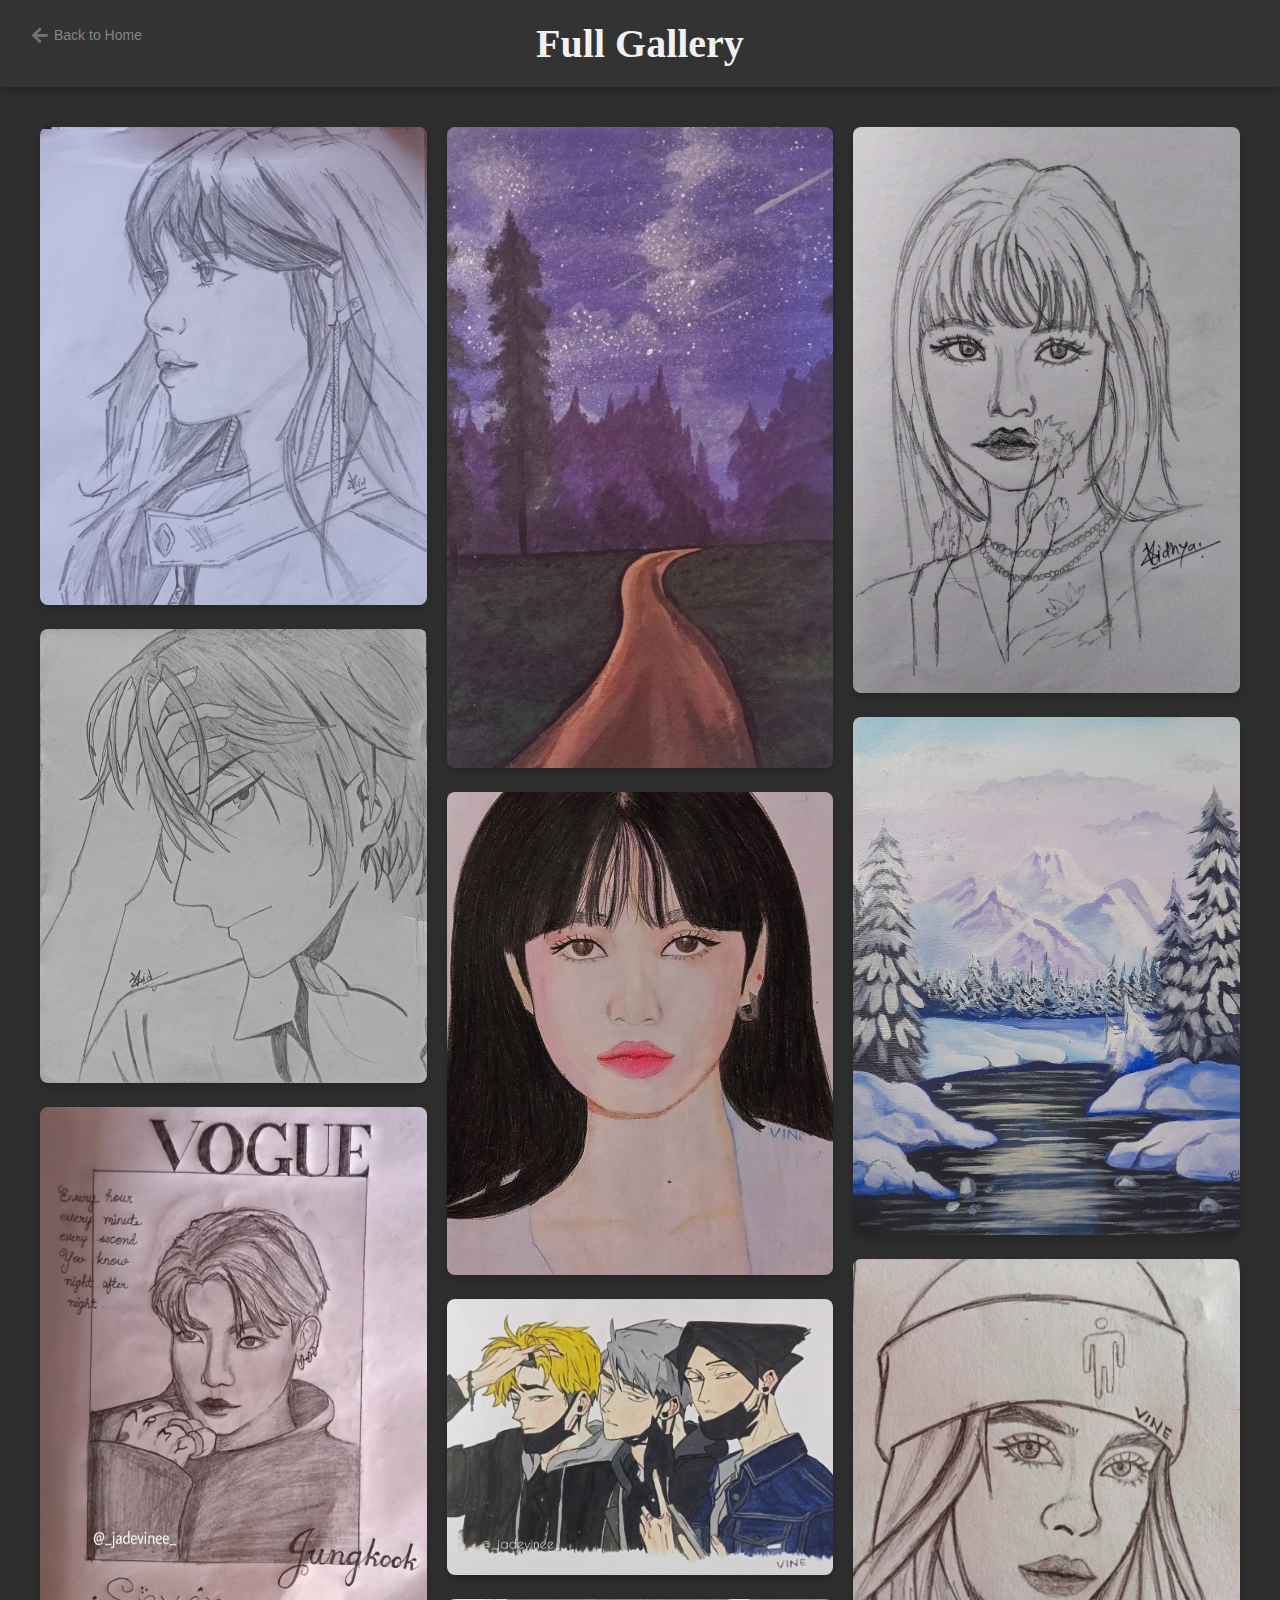
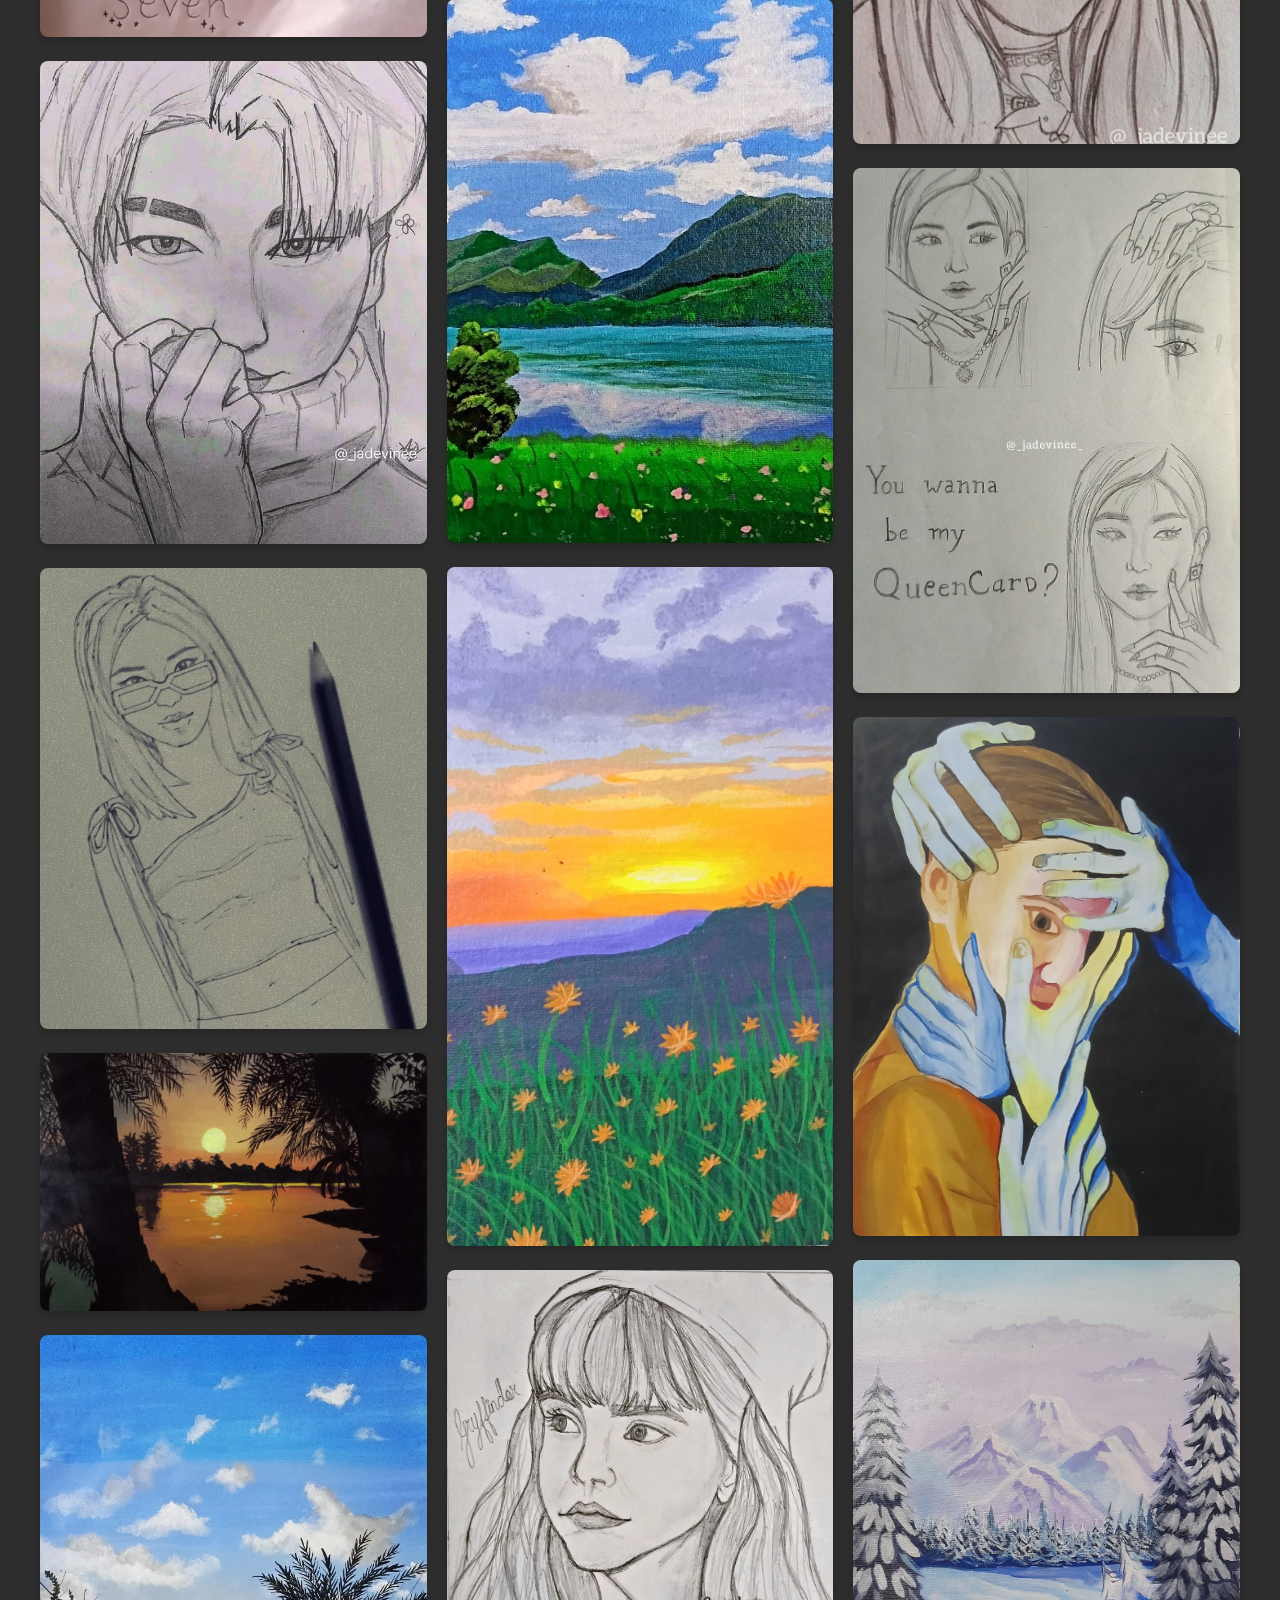
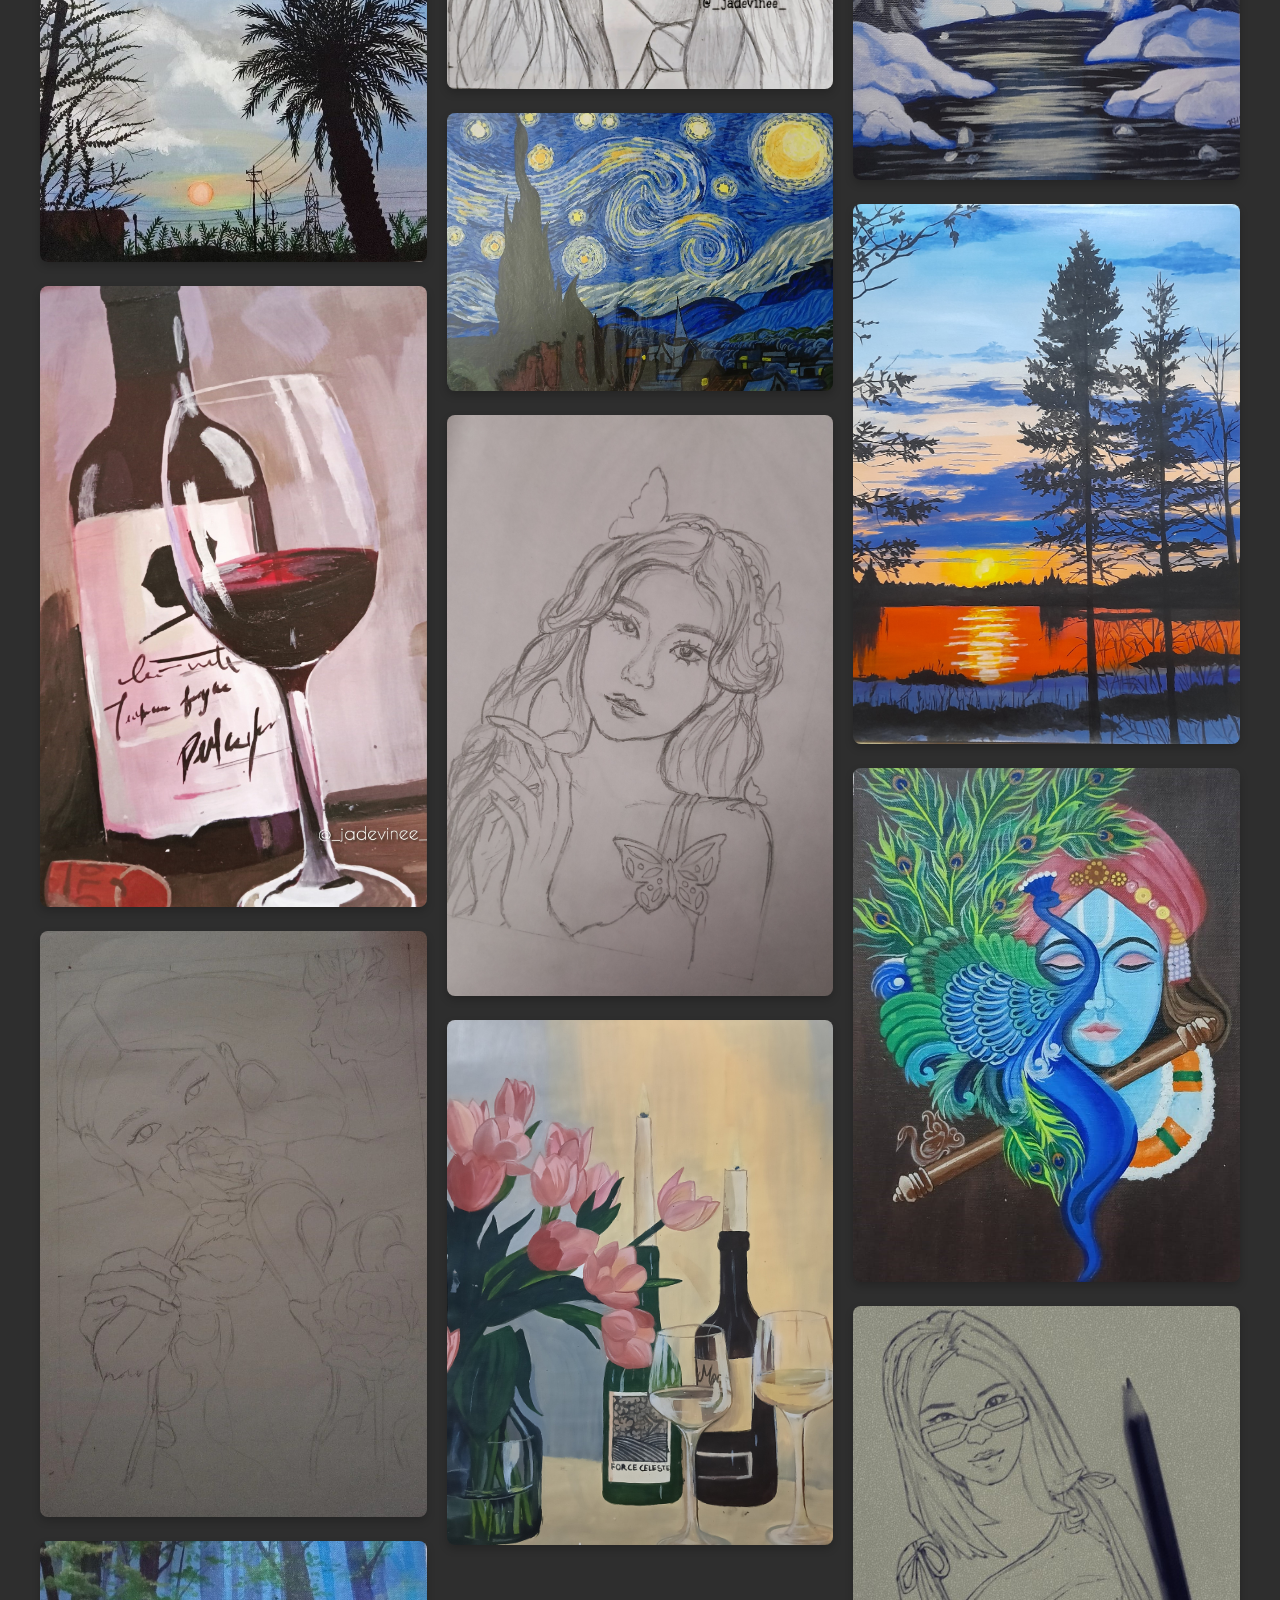
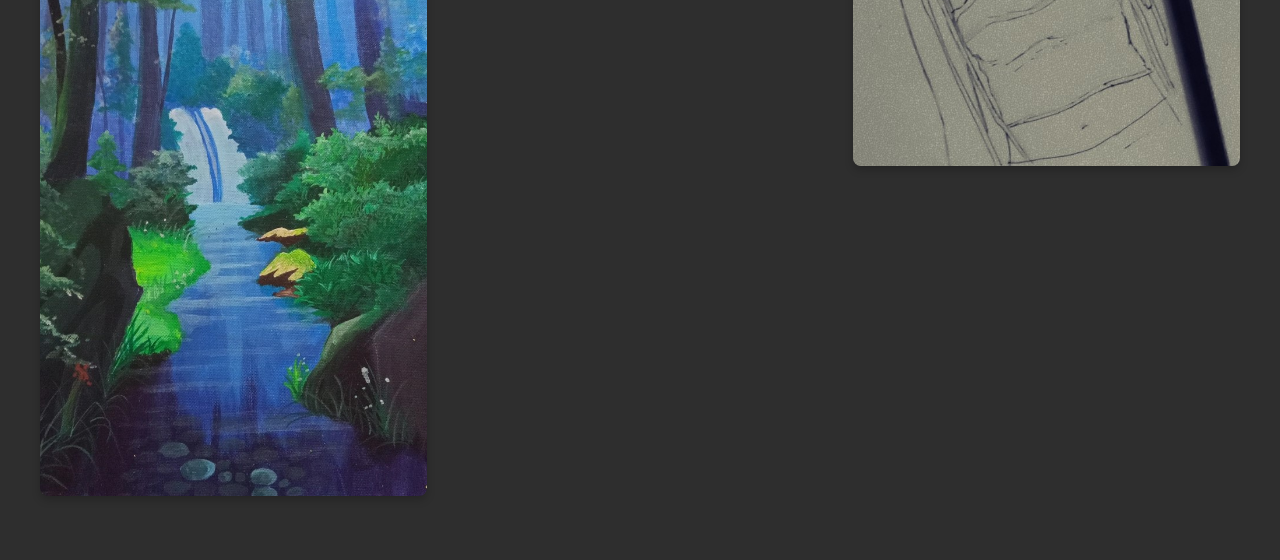
==== gallery.html @ 70ec13cb "version 1.1" ====
<!DOCTYPE html>
<html lang="en">
<head>
    <meta charset="UTF-8">
    <meta name="viewport" content="width=device-width, initial-scale=1.0">
    <title>Full Gallery</title>
    <link rel="stylesheet" href="stylesheet/gallery.css">
    <link rel="stylesheet" href="https://cdnjs.cloudflare.com/ajax/libs/font-awesome/5.15.4/css/all.min.css">
</head>
<body>
    <header>
        <h1>Full Gallery</h1>
        <a href="index.html" class="back-button"><i class="fas fa-arrow-left"></i> Back to Home</a>
    </header>

    <section id="full-gallery">
        <div class="grid">
            <!-- Add all the sketches here -->
            <img src="/assets/sketch 1.jpg" alt="Sketch 1">
            <img src="/assets/sketch 2.jpg" alt="Sketch 2">
            <img src="/assets/sketch 3.jpg" alt="Sketch 3">
            <img src="/assets/sketch 4.webp" alt="Sketch 4">
            <img src="/assets/sketch 5.jpg" alt="Sketch 5">
            <img src="/assets/sketch 6.png" alt="Sketch 6">
            <img src="/assets/sketch 7.jpg" alt="Sketch 7">
            <img src="/assets/sketch 8.jpg" alt="Sketch 8">
            <img src="/assets/sketch 9.jpg" alt="Sketch 8">
            <img src="/assets/sketch 10.jpg" alt="Sketch 8">
            <img src="/assets/sketch 11.jpg" alt="Sketch 8">
            <img src="/assets/sketch 12.jpg" alt="Sketch 8">
            <img src="/assets/sketch 13.jpg" alt="Sketch 8">
            <img src="/assets/sketch 14.jpg" alt="Sketch 8">
            <img src="/assets/sketch 15.jpg" alt="Sketch 8">
            <img src="/assets/sketch 16.jpg" alt="Sketch 8">
            <img src="/assets/sketch 17.jpg" alt="Sketch 8">
            <img src="/assets/sketch 18.jpg" alt="Sketch 8">
            <img src="/assets/sketch 19.jpg" alt="Sketch 8">
            <img src="/assets/sketch 20.jpg" alt="Sketch 8">
            <img src="/assets/sketch 21.jpg" alt="Sketch 8">
            <img src="/assets/sketch 22.jpg" alt="Sketch 8">
            <img src="/assets/sketch 23.jpg" alt="Sketch 8">
            <img src="/assets/sketch 24.jpg" alt="Sketch 8">
            <img src="/assets/sketch 25.jpg" alt="Sketch 8">
            <img src="/assets/sketch 26.jpg" alt="Sketch 8">
            <img src="/assets/sketch 27.jpg" alt="Sketch 8">
            <img src="/assets/sketch 28.jpg" alt="Sketch 8">
            <!-- Add more sketches as needed -->
        </div>
    </section>
</body>
</html>
---- stylesheet/gallery.css ----
/* gallery-styles.css */

/* Global Styles */
body, html {
    font-family: 'Poppins', sans-serif;
    background-color: #2e2e2e; /* Dark grey background */
    margin: 0;
    padding: 0;
    color: #f1f1f1; /* Light text color */
}

/* Header Styles */
header {
    text-align: center;
    padding: 20px 0;
    background-color: #333; /* Dark background for header */
    color: #f1f1f1;
    box-shadow: 0 4px 8px rgba(0, 0, 0, 0.2); /* Subtle shadow for depth */
}

header h1 {
    font-family: 'Playfair Display', serif;
    font-size: 2.5rem;
    margin: 0;
}

/* Back Button Styles */
.back-button {
    display: flex; /* Aligns icon and text side-by-side */
    align-items: center;
    font-family: 'Poppins', sans-serif; /* Matches website theme font */
    font-weight: 400; /* Set to normal weight */
    font-size: 14px; /* Smaller text size */
    padding: 6px 12px; /* Adjusted padding for a smaller button */
    color: #999; /* Muted color to match theme */
    background-color: transparent; /* Transparent background */
    border: none; /* Remove border */
    border-radius: 30px; /* Rounded edges */
    text-decoration: none; /* Remove text underline */
    position: absolute; /* Fixed position */
    left: 20px; /* Position on the left side */
    top: 20px; /* Position below the top */
    transition: all 0.3s ease; /* Smooth transition for hover effect */
    opacity: 0.8; /* Initial opacity */
}

/* Icon inside the Button */
.back-button i {
    margin-right: 6px; /* Space between icon and text */
    font-size: 18px; /* Icon size */
    color: #999; /* Set icon color to match text */
    transition: all 0.3s ease; /* Smooth transition for hover */
    opacity: 0.8; /* Initial icon opacity */
}

/* Hover Effect */
.back-button:hover {
    color: #fff; /* Bright text on hover */
    opacity: 1; /* Full opacity on hover */
}

.back-button:hover i {
    color: #fff; /* Bright icon on hover */
    opacity: 1; /* Full opacity on hover */
}

/* Optional: Active State for Click */
.back-button:active {
    opacity: 0.6; /* Slightly lower opacity on click for feedback */
}


/* Full Gallery Section */
#full-gallery {
    padding: 40px 10px;
}

/* Pinterest-Style Grid */
.grid {
    column-count: 3; /* Number of columns */
    column-gap: 20px; /* Gap between columns */
    max-width: 1200px;
    margin: 0 auto;
}

.grid img {
    width: 100%;
    margin-bottom: 20px; /* Gap between images */
    border-radius: 8px;
    box-shadow: 0 4px 8px rgba(0, 0, 0, 0.2); /* Subtle shadow for depth */
    break-inside: avoid; /* Prevent images from breaking */
    transition: transform 0.3s ease, box-shadow 0.3s ease;
}

.grid img:hover {
    transform: scale(1.05); /* Slight zoom effect */
    box-shadow: 0 8px 16px rgba(0, 0, 0, 0.3);
}

/* Responsive Adjustments */
@media (max-width: 1200px) {
    .grid {
        column-count: 2; /* Reduce to 2 columns */
    }
}

@media (max-width: 768px) {
    .grid {
        column-count: 1; /* Single column on small screens */
    }
}
\
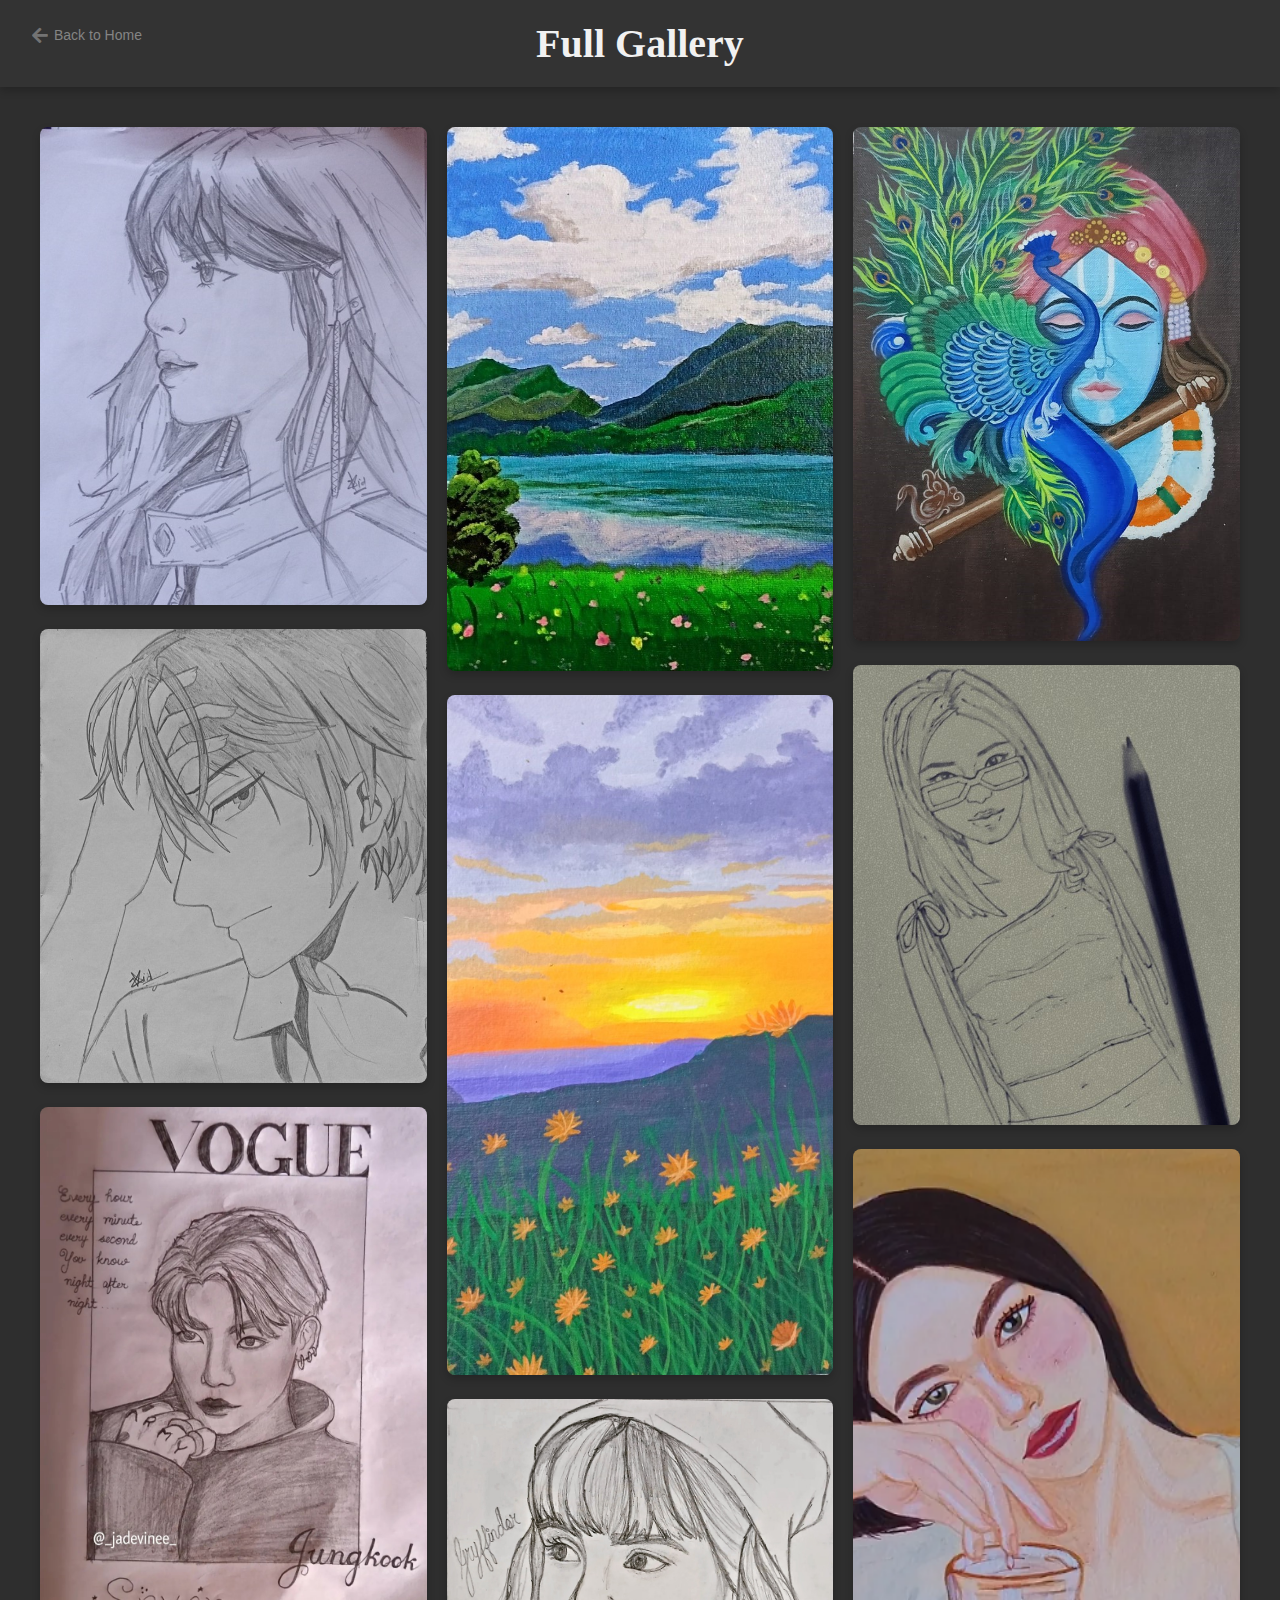
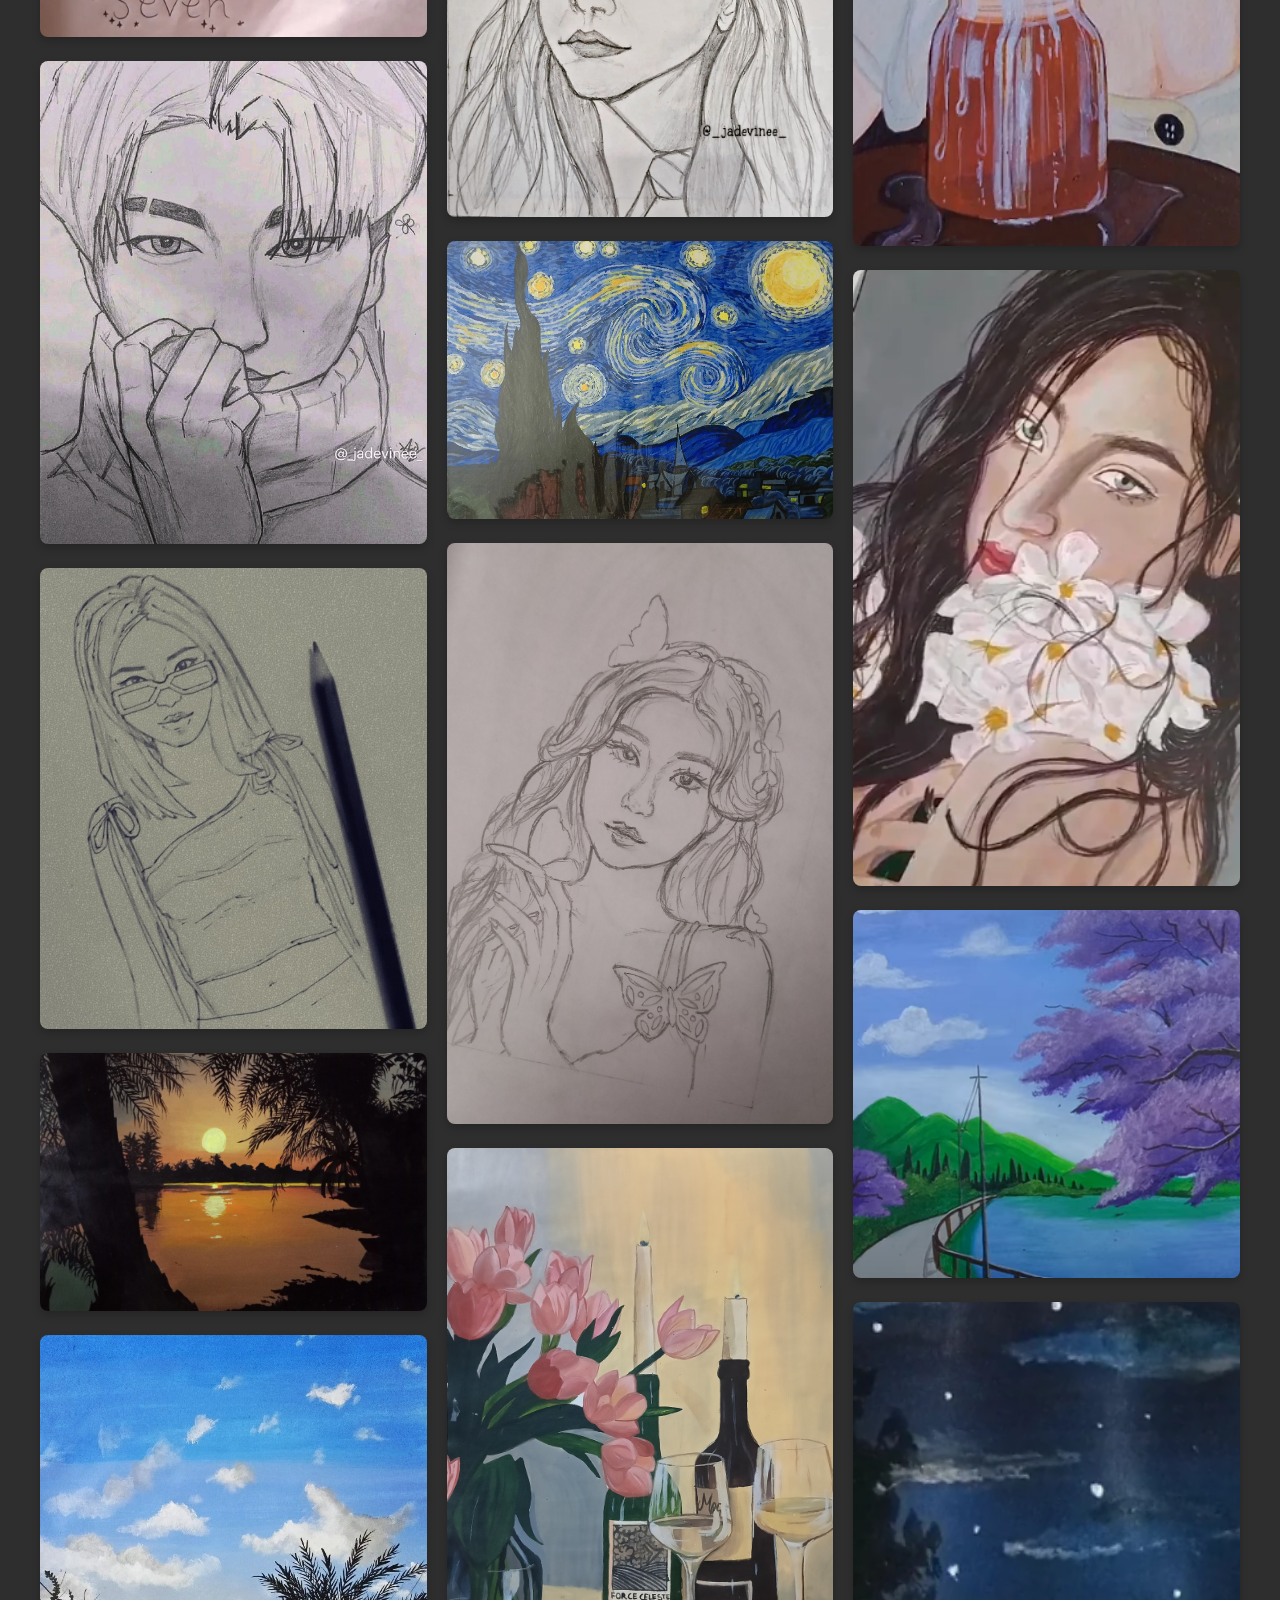
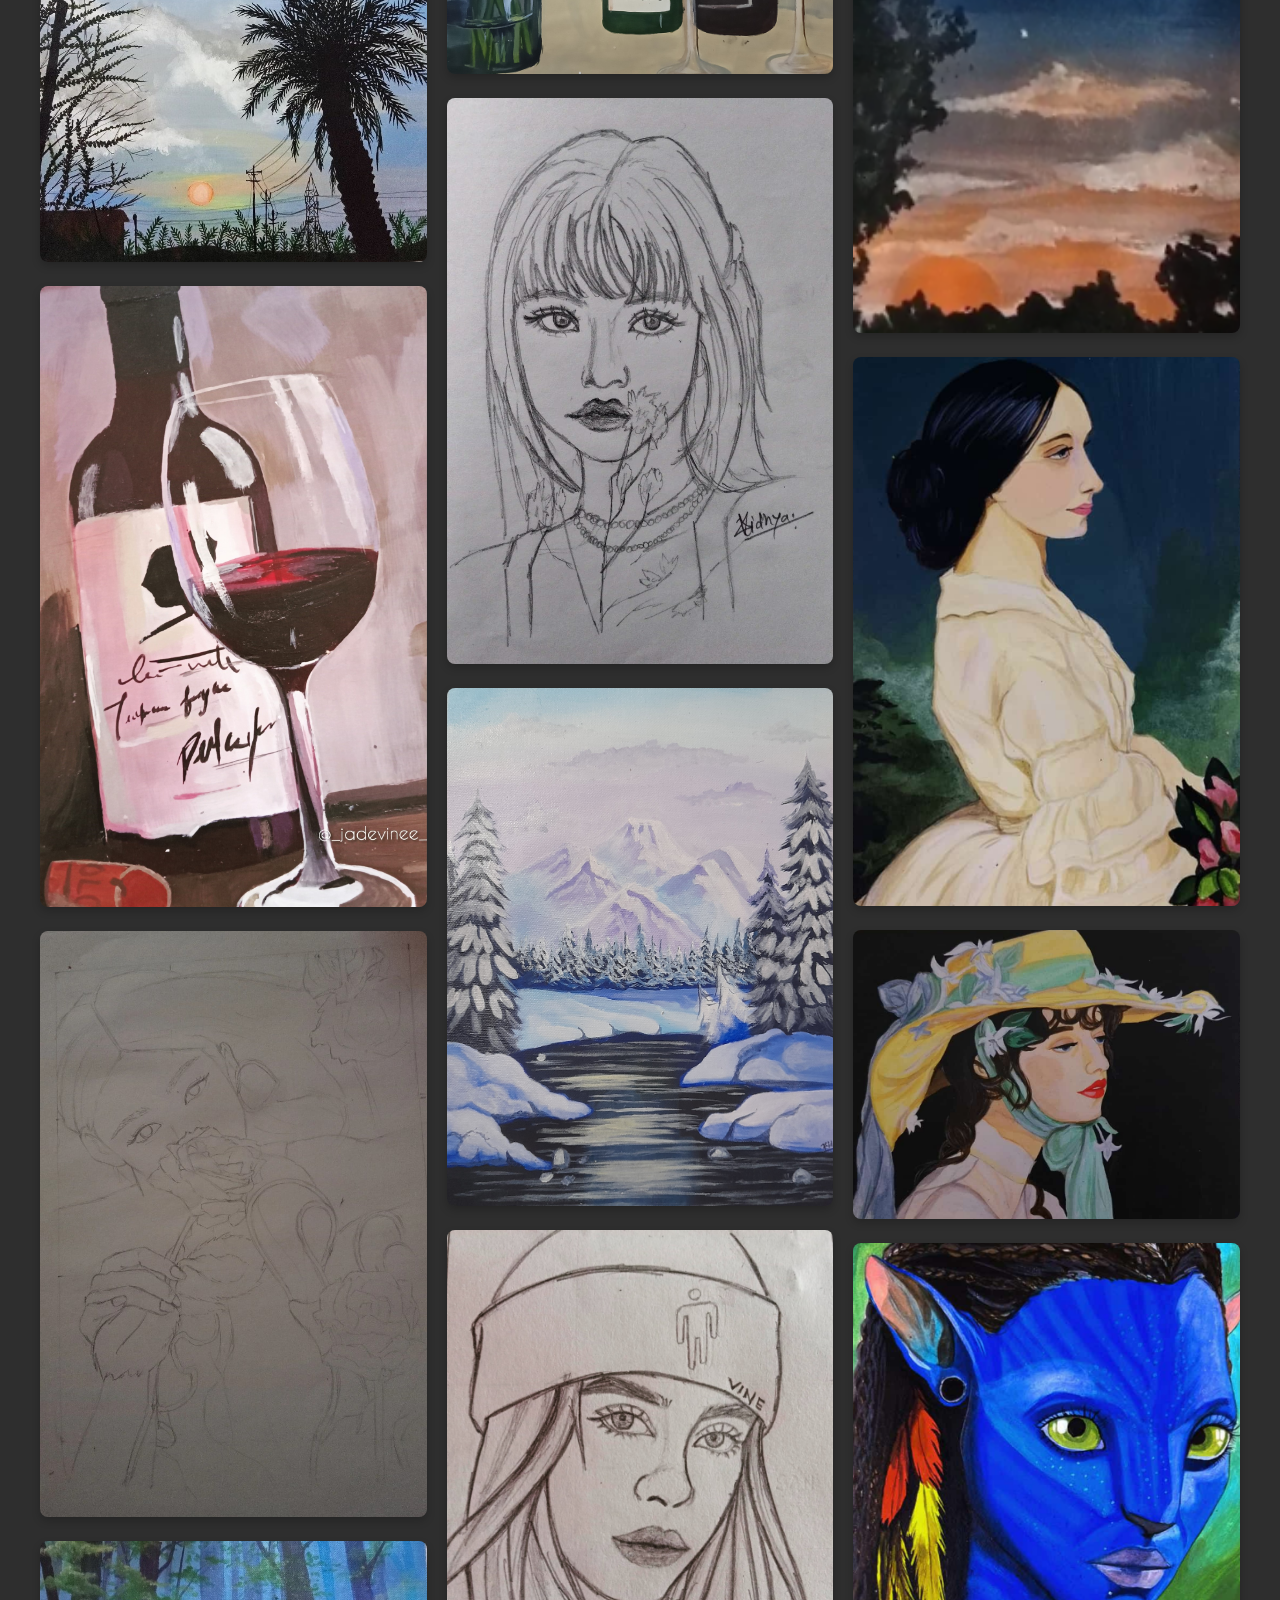
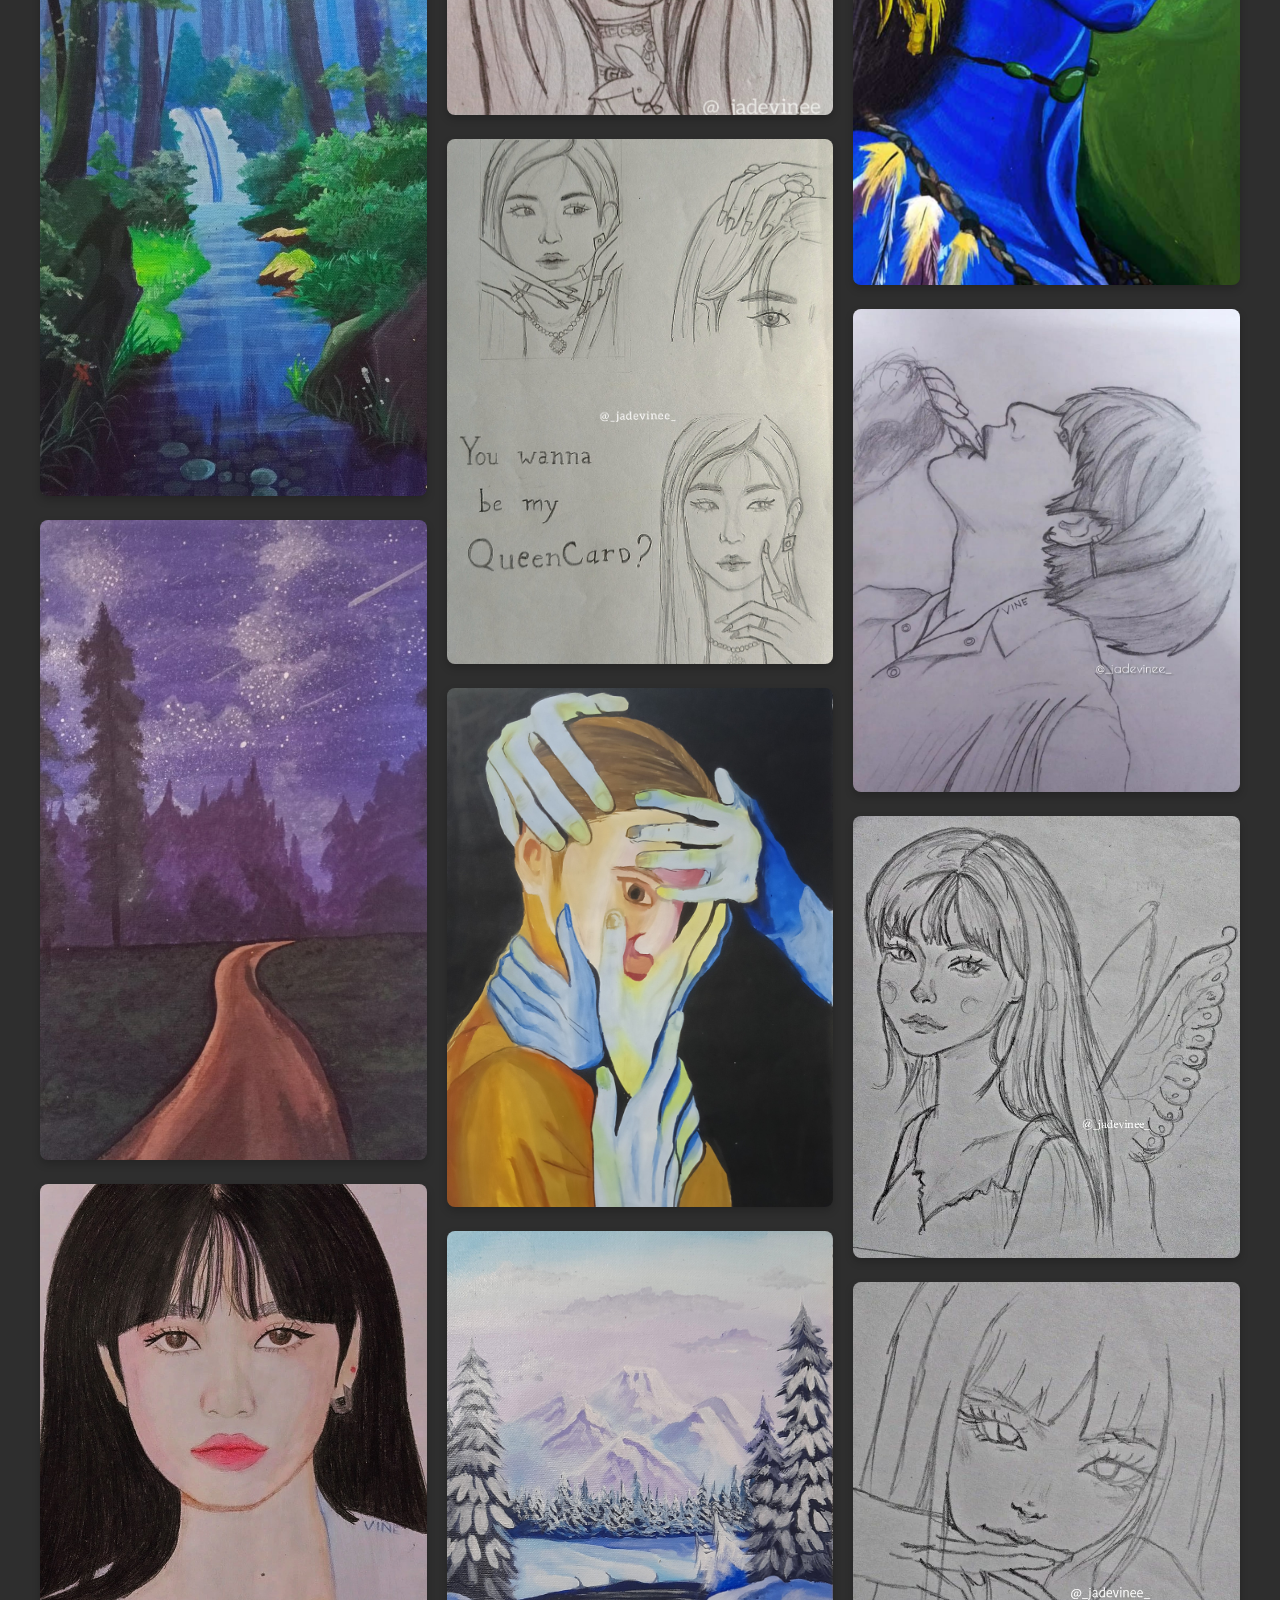
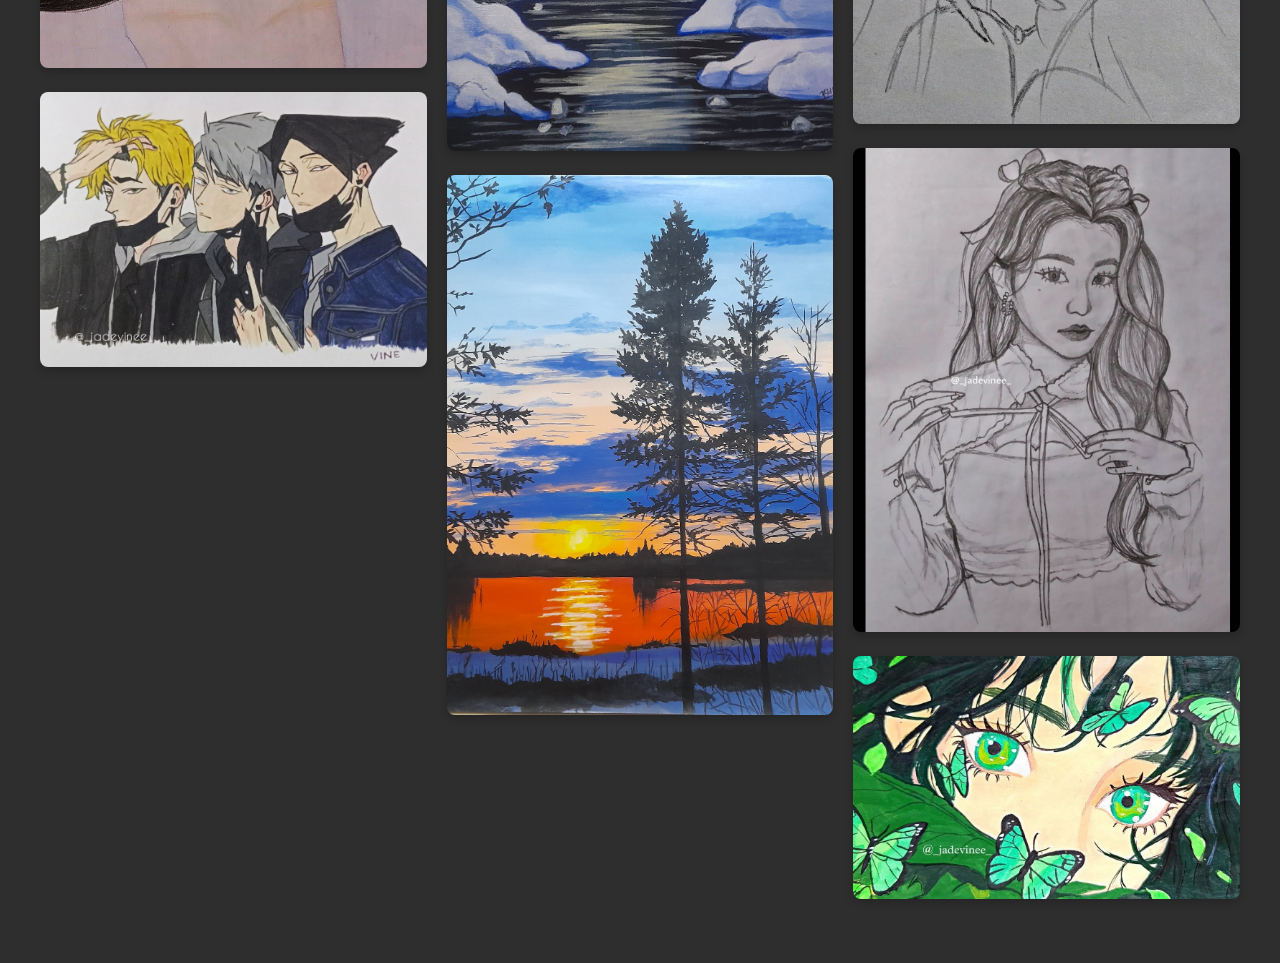
==== commit 3d1f0b5c: "version 1.3" ====
--- a/gallery.html
+++ b/gallery.html
@@ -16,34 +16,46 @@
     <section id="full-gallery">
         <div class="grid">
             <!-- Add all the sketches here -->
-            <img src="/assets/sketch 1.jpg" alt="Sketch 1">
-            <img src="/assets/sketch 2.jpg" alt="Sketch 2">
-            <img src="/assets/sketch 3.jpg" alt="Sketch 3">
-            <img src="/assets/sketch 4.webp" alt="Sketch 4">
-            <img src="/assets/sketch 5.jpg" alt="Sketch 5">
-            <img src="/assets/sketch 6.png" alt="Sketch 6">
-            <img src="/assets/sketch 7.jpg" alt="Sketch 7">
-            <img src="/assets/sketch 8.jpg" alt="Sketch 8">
-            <img src="/assets/sketch 9.jpg" alt="Sketch 8">
-            <img src="/assets/sketch 10.jpg" alt="Sketch 8">
-            <img src="/assets/sketch 11.jpg" alt="Sketch 8">
-            <img src="/assets/sketch 12.jpg" alt="Sketch 8">
-            <img src="/assets/sketch 13.jpg" alt="Sketch 8">
-            <img src="/assets/sketch 14.jpg" alt="Sketch 8">
-            <img src="/assets/sketch 15.jpg" alt="Sketch 8">
-            <img src="/assets/sketch 16.jpg" alt="Sketch 8">
-            <img src="/assets/sketch 17.jpg" alt="Sketch 8">
-            <img src="/assets/sketch 18.jpg" alt="Sketch 8">
-            <img src="/assets/sketch 19.jpg" alt="Sketch 8">
-            <img src="/assets/sketch 20.jpg" alt="Sketch 8">
-            <img src="/assets/sketch 21.jpg" alt="Sketch 8">
-            <img src="/assets/sketch 22.jpg" alt="Sketch 8">
-            <img src="/assets/sketch 23.jpg" alt="Sketch 8">
-            <img src="/assets/sketch 24.jpg" alt="Sketch 8">
-            <img src="/assets/sketch 25.jpg" alt="Sketch 8">
-            <img src="/assets/sketch 26.jpg" alt="Sketch 8">
-            <img src="/assets/sketch 27.jpg" alt="Sketch 8">
-            <img src="/assets/sketch 28.jpg" alt="Sketch 8">
+            <img src="assets/sketch 1.jpg" alt="Sketch 1">
+            <img src="assets/sketch 2.jpg" alt="Sketch 2">
+            <img src="assets/sketch 3.jpg" alt="Sketch 3">
+            <img src="assets/sketch 4.webp" alt="Sketch 4">
+            <img src="assets/sketch 5.jpg" alt="Sketch 5">
+            <img src="assets/sketch 6.png" alt="Sketch 6">
+            <img src="assets/sketch 7.jpg" alt="Sketch 7">
+            <img src="assets/sketch 8.jpg" alt="Sketch 8">
+            <img src="assets/sketch 9.jpg" alt="Sketch 8">
+            <img src="assets/sketch 10.jpg" alt="Sketch 8">
+            <img src="assets/sketch 11.jpg" alt="Sketch 8">
+            <img src="assets/sketch 12.jpg" alt="Sketch 8">
+            <img src="assets/sketch 13.jpg" alt="Sketch 8">
+            <img src="assets/sketch 14.jpg" alt="Sketch 8">
+            <img src="assets/sketch 15.jpg" alt="Sketch 8">
+            <img src="assets/sketch 16.jpg" alt="Sketch 8">
+            <img src="assets/sketch 17.jpg" alt="Sketch 8">
+            <img src="assets/sketch 18.jpg" alt="Sketch 8">
+            <img src="assets/sketch 19.jpg" alt="Sketch 8">
+            <img src="assets/sketch 20.jpg" alt="Sketch 8">
+            <img src="assets/sketch 21.jpg" alt="Sketch 8">
+            <img src="assets/sketch 22.jpg" alt="Sketch 8">
+            <img src="assets/sketch 23.jpg" alt="Sketch 8">
+            <img src="assets/sketch 24.jpg" alt="Sketch 8">
+            <img src="assets/sketch 25.jpg" alt="Sketch 8">
+            <img src="assets/sketch 26.jpg" alt="Sketch 8">
+            <img src="assets/sketch 27.jpg" alt="Sketch 8">
+            <img src="assets/sketch 28.jpg" alt="Sketch 8">
+            <img src="assets/sketch 29.png" alt="Sketch 8">
+            <img src="assets/sketch 30.png" alt="Sketch 8">
+            <img src="assets/sketch 31.png" alt="Sketch 8">
+            <img src="assets/sketch 32.png" alt="Sketch 8">
+            <img src="assets/sketch 33.png" alt="Sketch 8">
+            <img src="assets/sketch 34.png" alt="Sketch 8">
+            <img src="assets/sketch 35.png" alt="Sketch 8">
+            <img src="assets/sketch 36.jpg" alt="Sketch 8">
+            <img src="assets/sketch 37.jpg" alt="Sketch 8">
+            <img src="assets/sketch 38.jpg" alt="Sketch 8">
+            <img src="assets/sketch 39.jpg" alt="Sketch 8">
+            <img src="assets/sketch 40.jpg" alt="Sketch 8">
             <!-- Add more sketches as needed -->
         </div>
     </section>
--- a/stylesheet/gallery.css
+++ b/stylesheet/gallery.css
@@ -109,4 +109,3 @@
         column-count: 1; /* Single column on small screens */
     }
 }
-\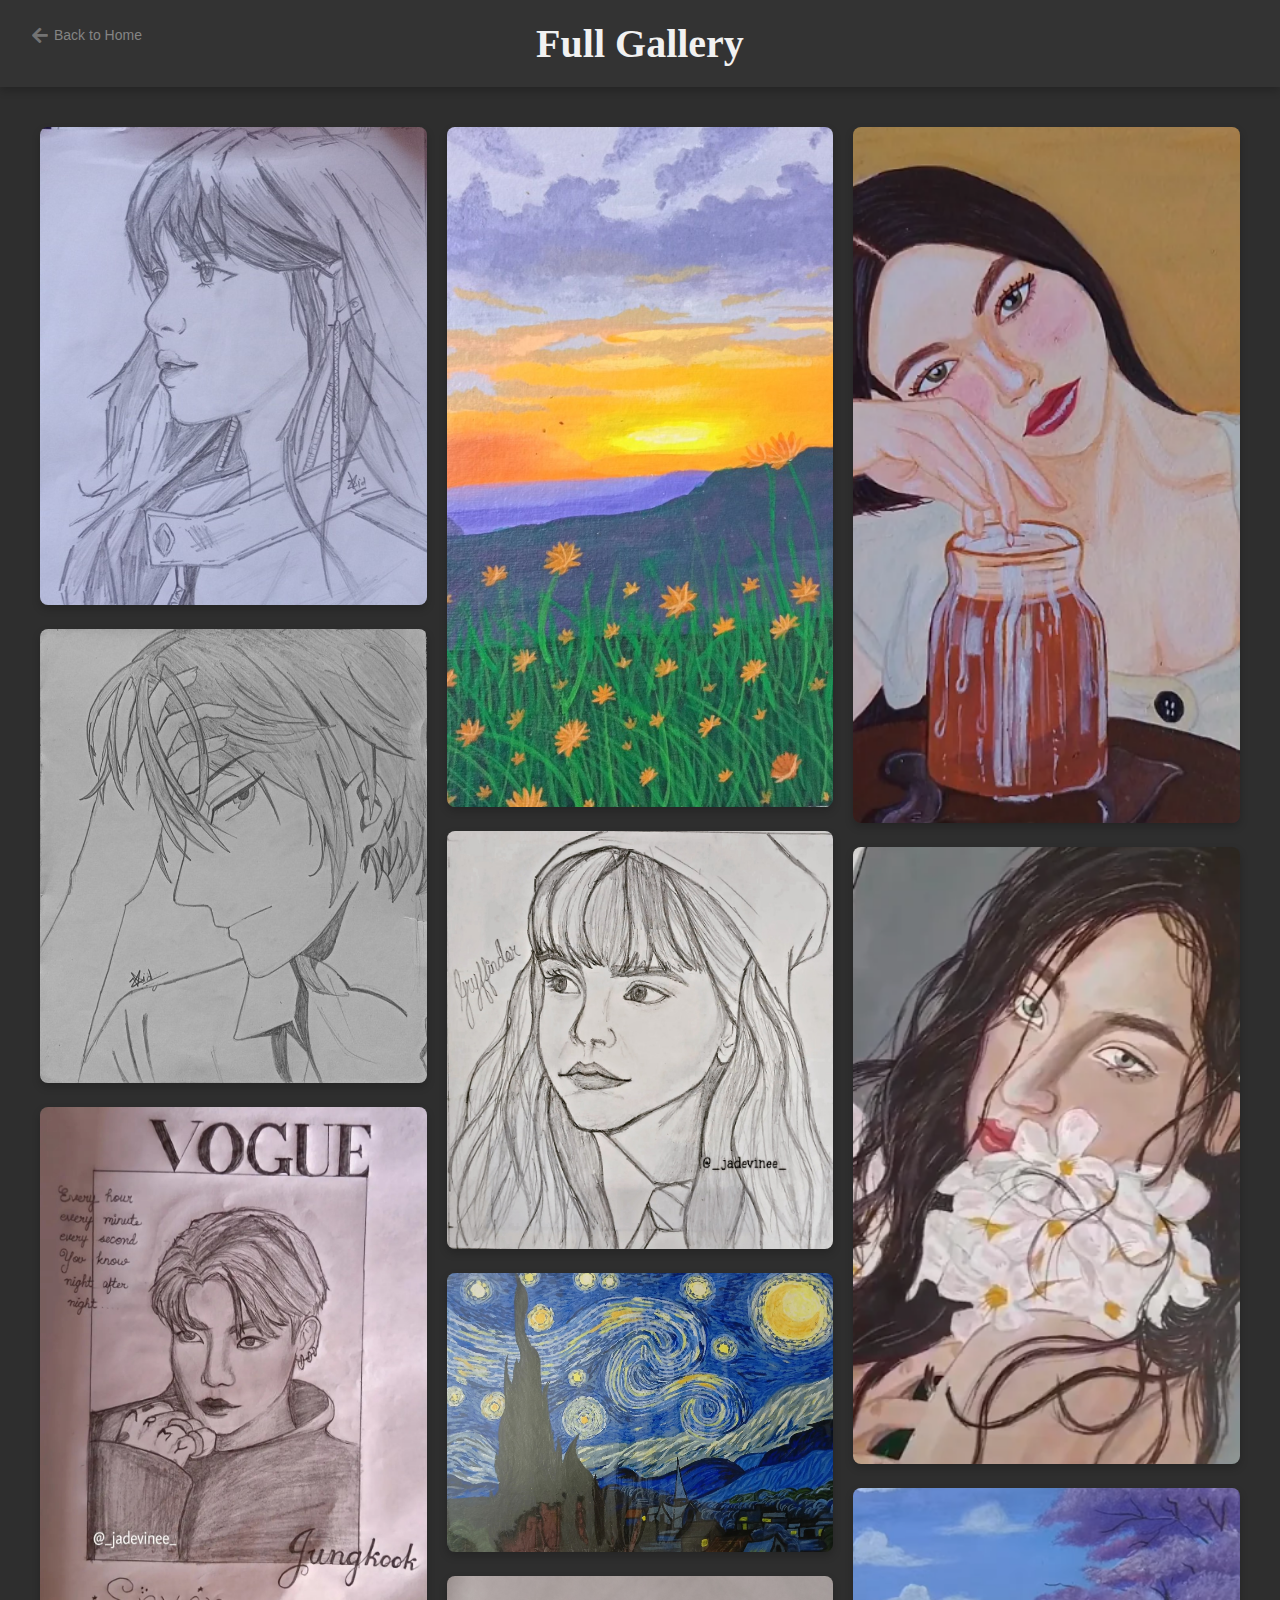
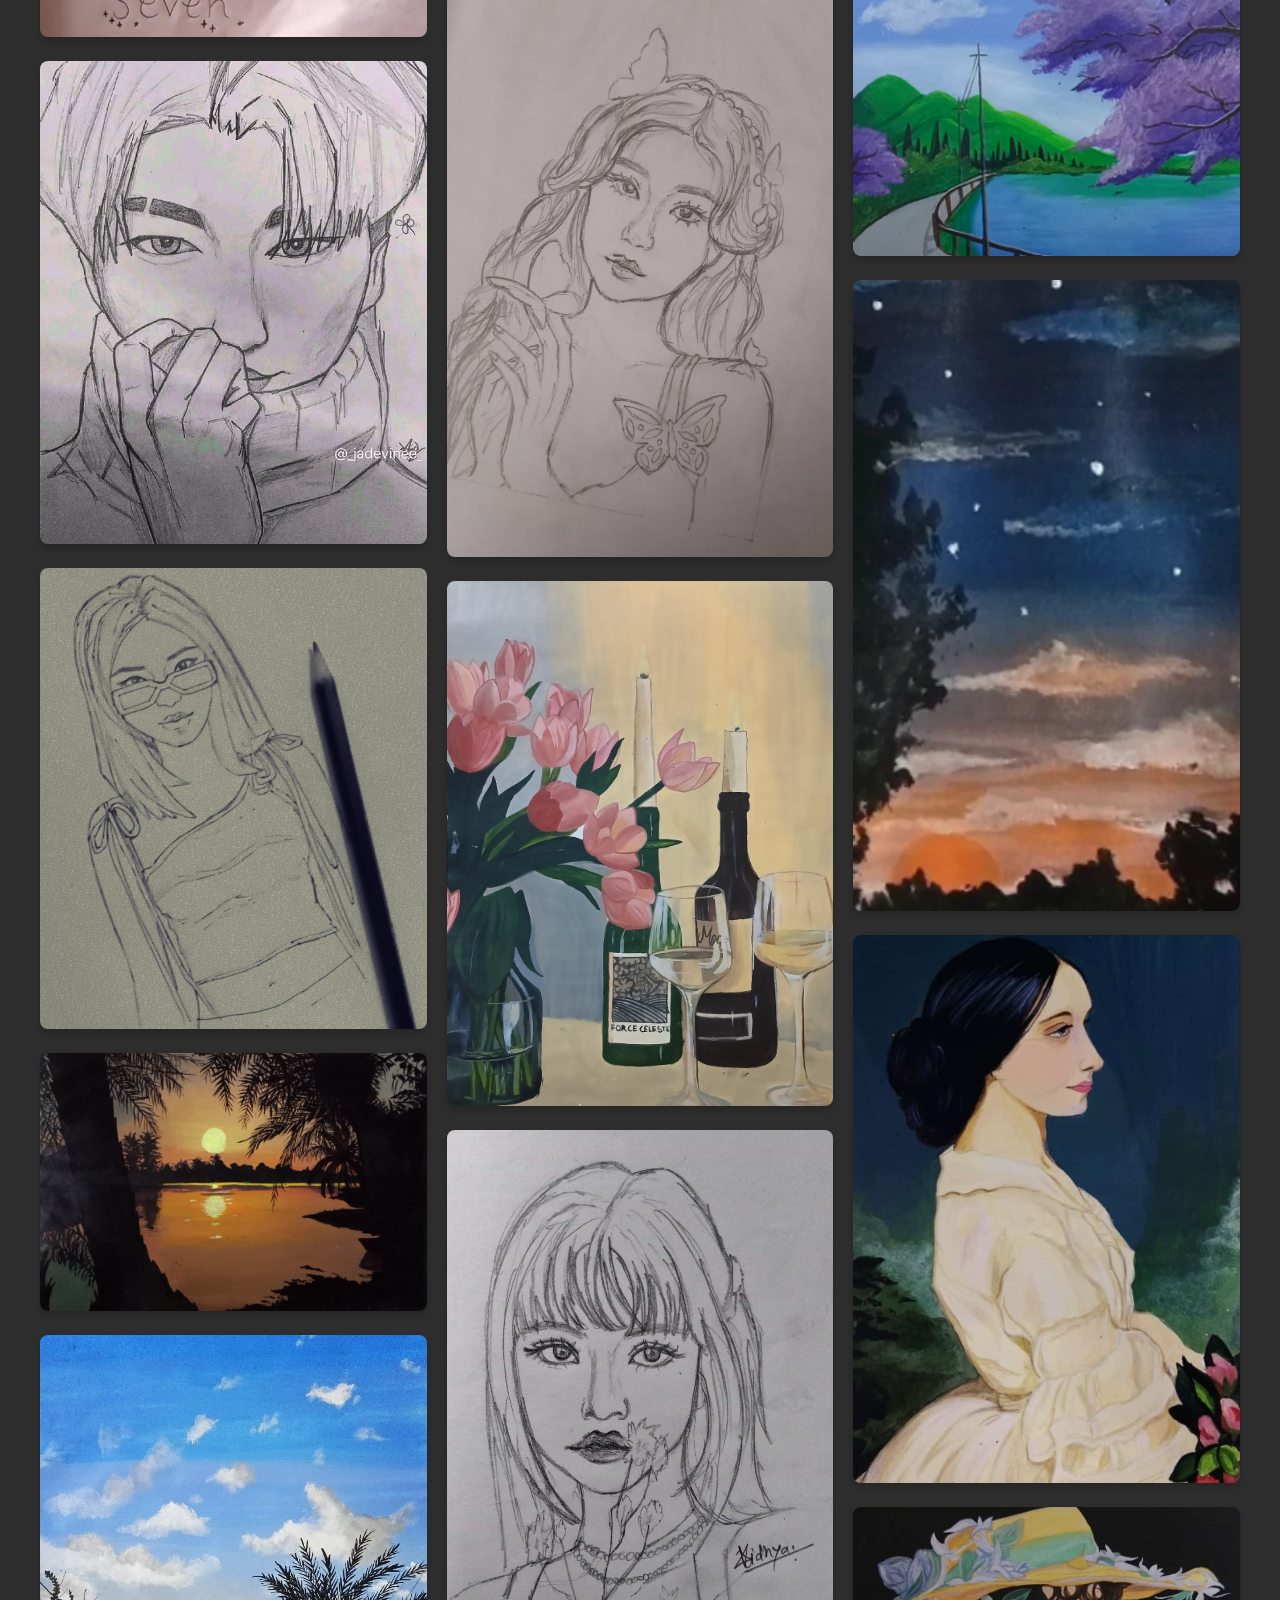
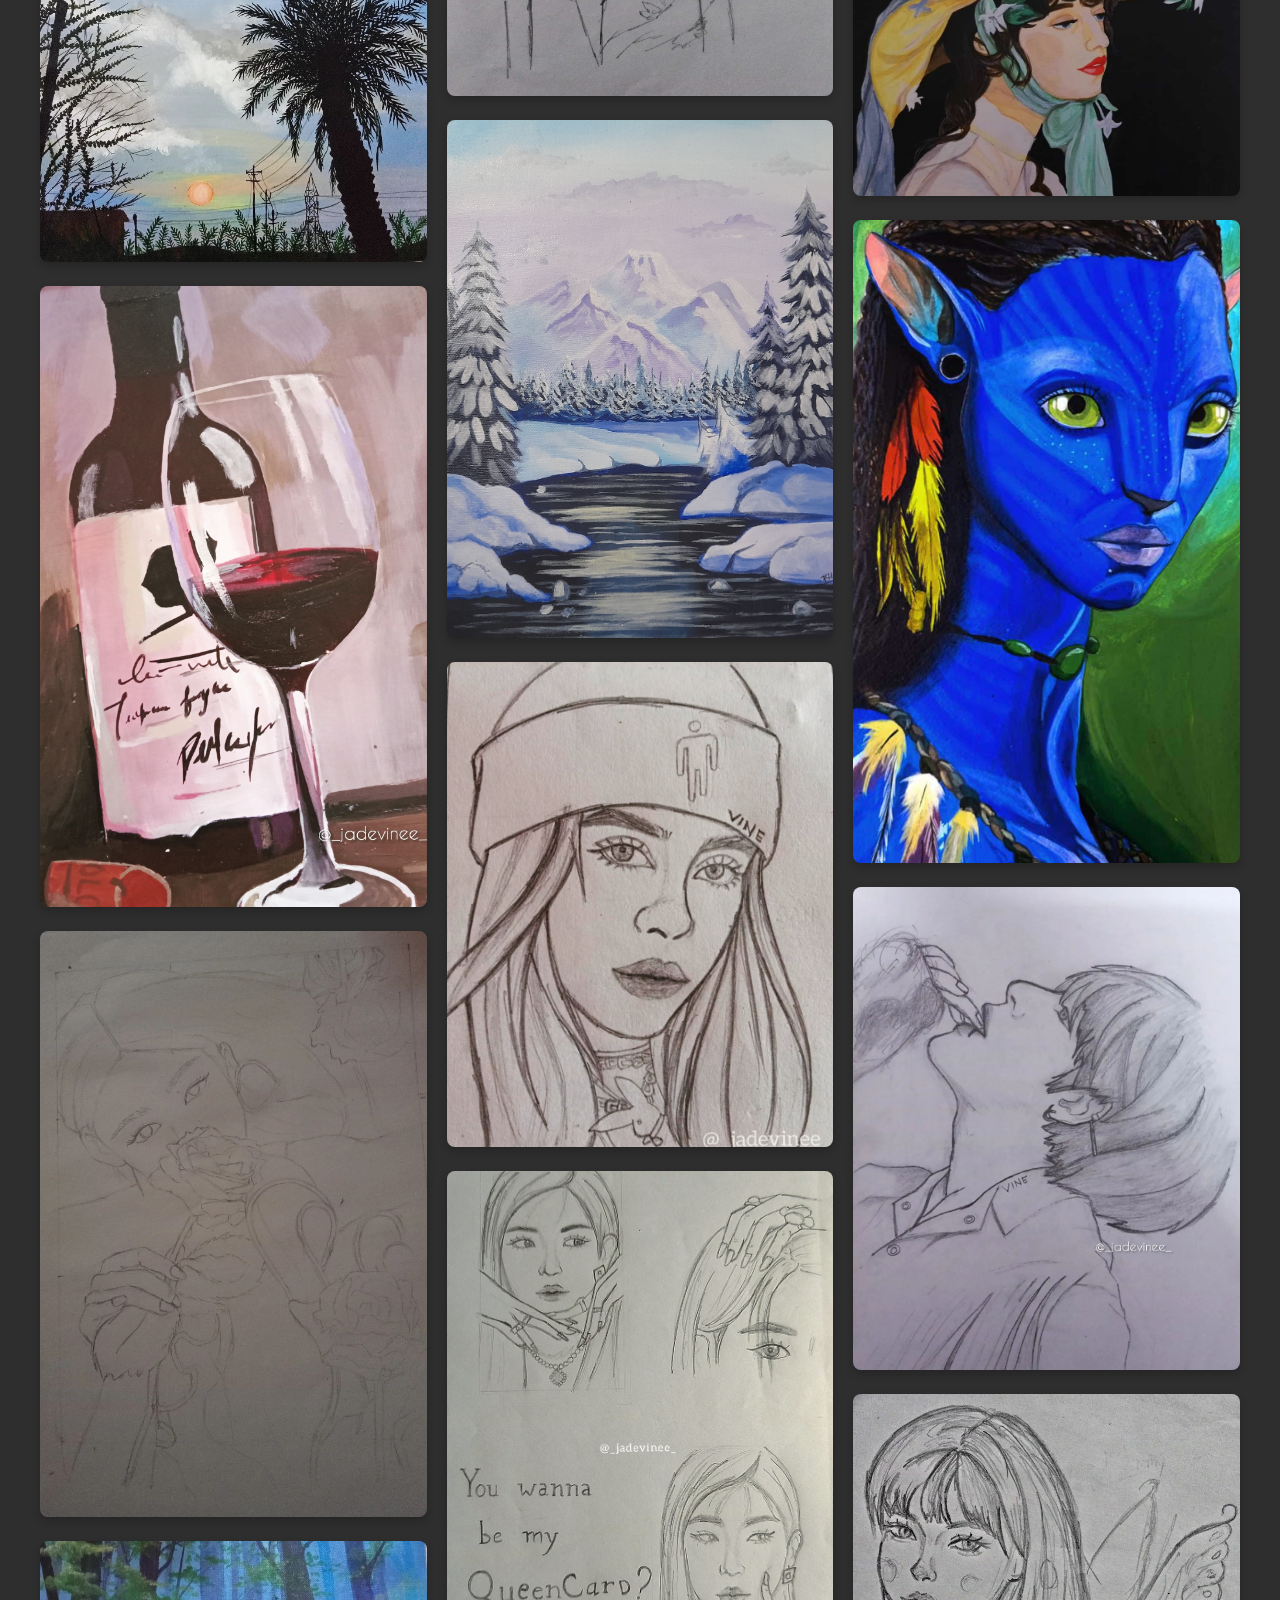
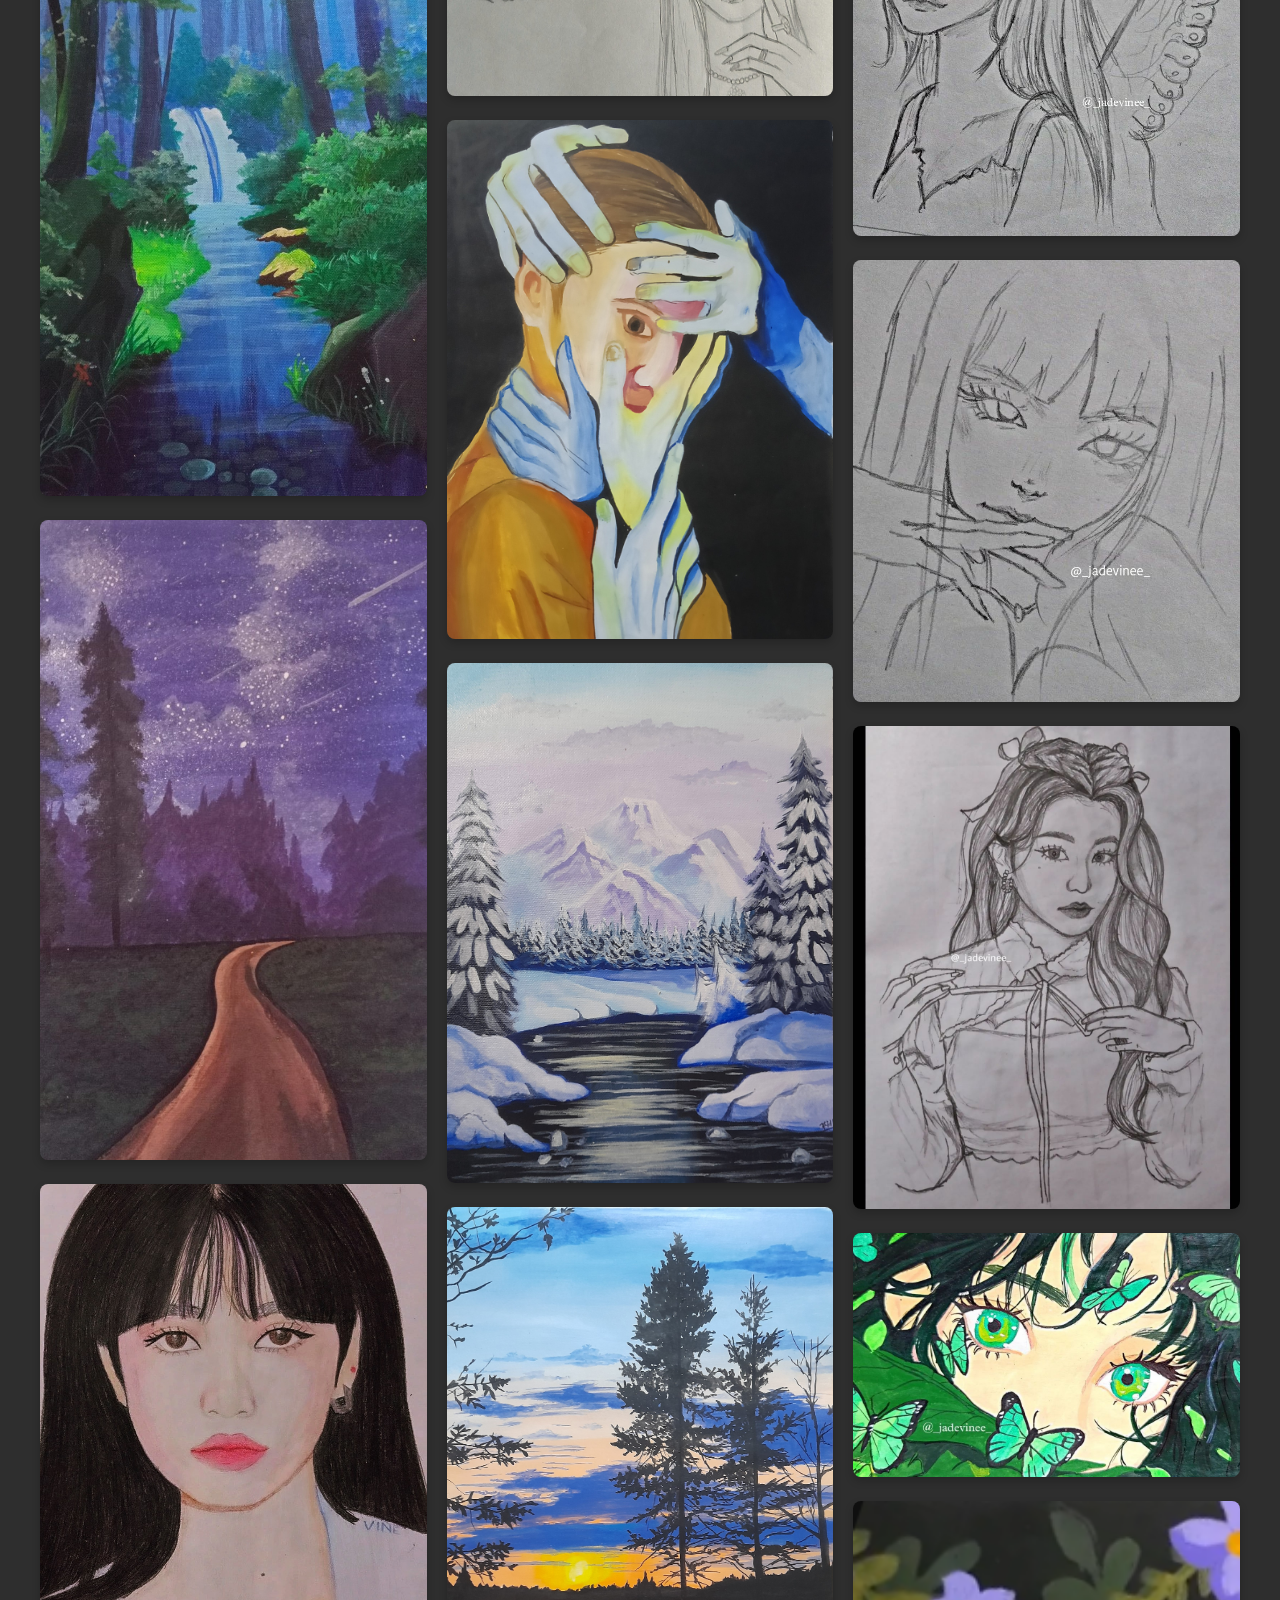
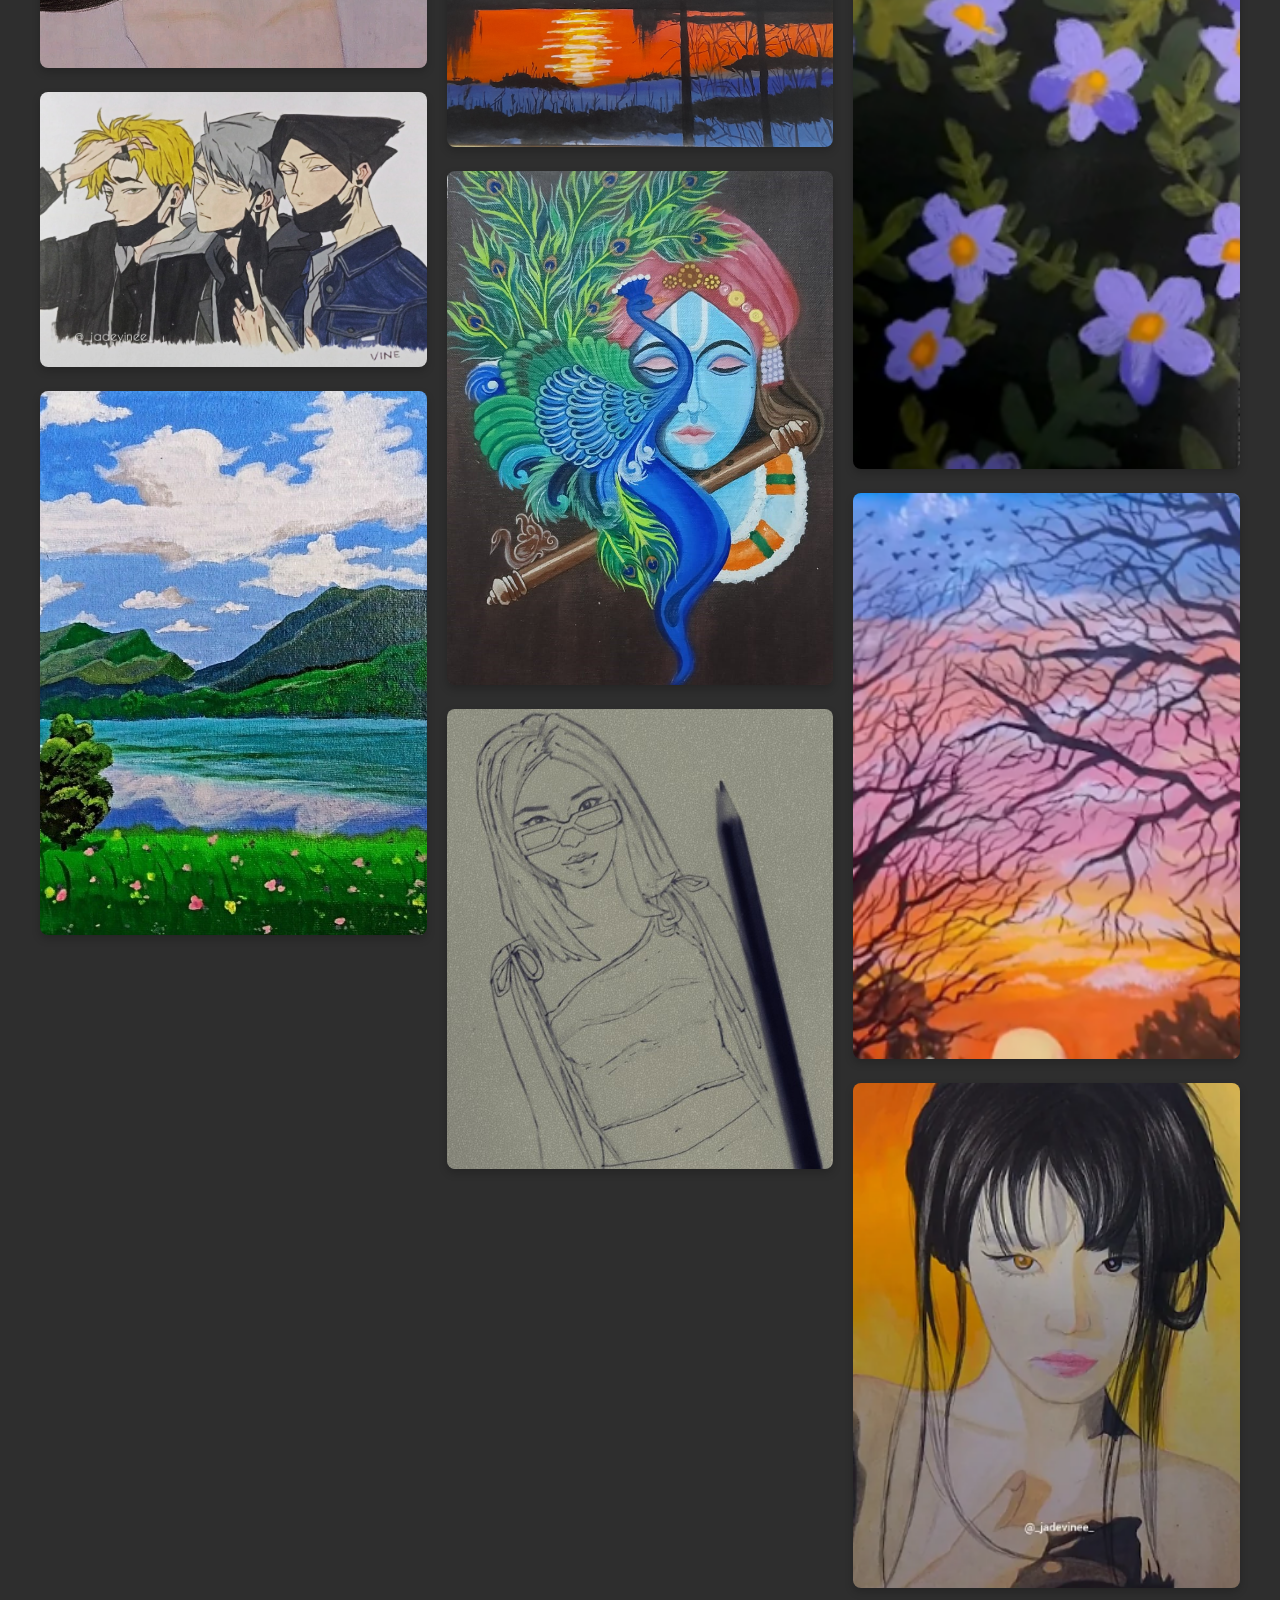
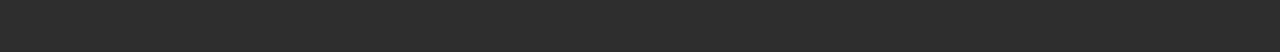
==== commit 329fb381: "minor changes" ====
--- a/gallery.html
+++ b/gallery.html
@@ -56,6 +56,9 @@
             <img src="assets/sketch 38.jpg" alt="Sketch 8">
             <img src="assets/sketch 39.jpg" alt="Sketch 8">
             <img src="assets/sketch 40.jpg" alt="Sketch 8">
+            <img src="assets/sketch 41.png" alt="Sketch 8">
+            <img src="assets/sketch 42.png" alt="Sketch 8">
+            <img src="assets/sketch 43.png" alt="Sketch 8">
             <!-- Add more sketches as needed -->
         </div>
     </section>
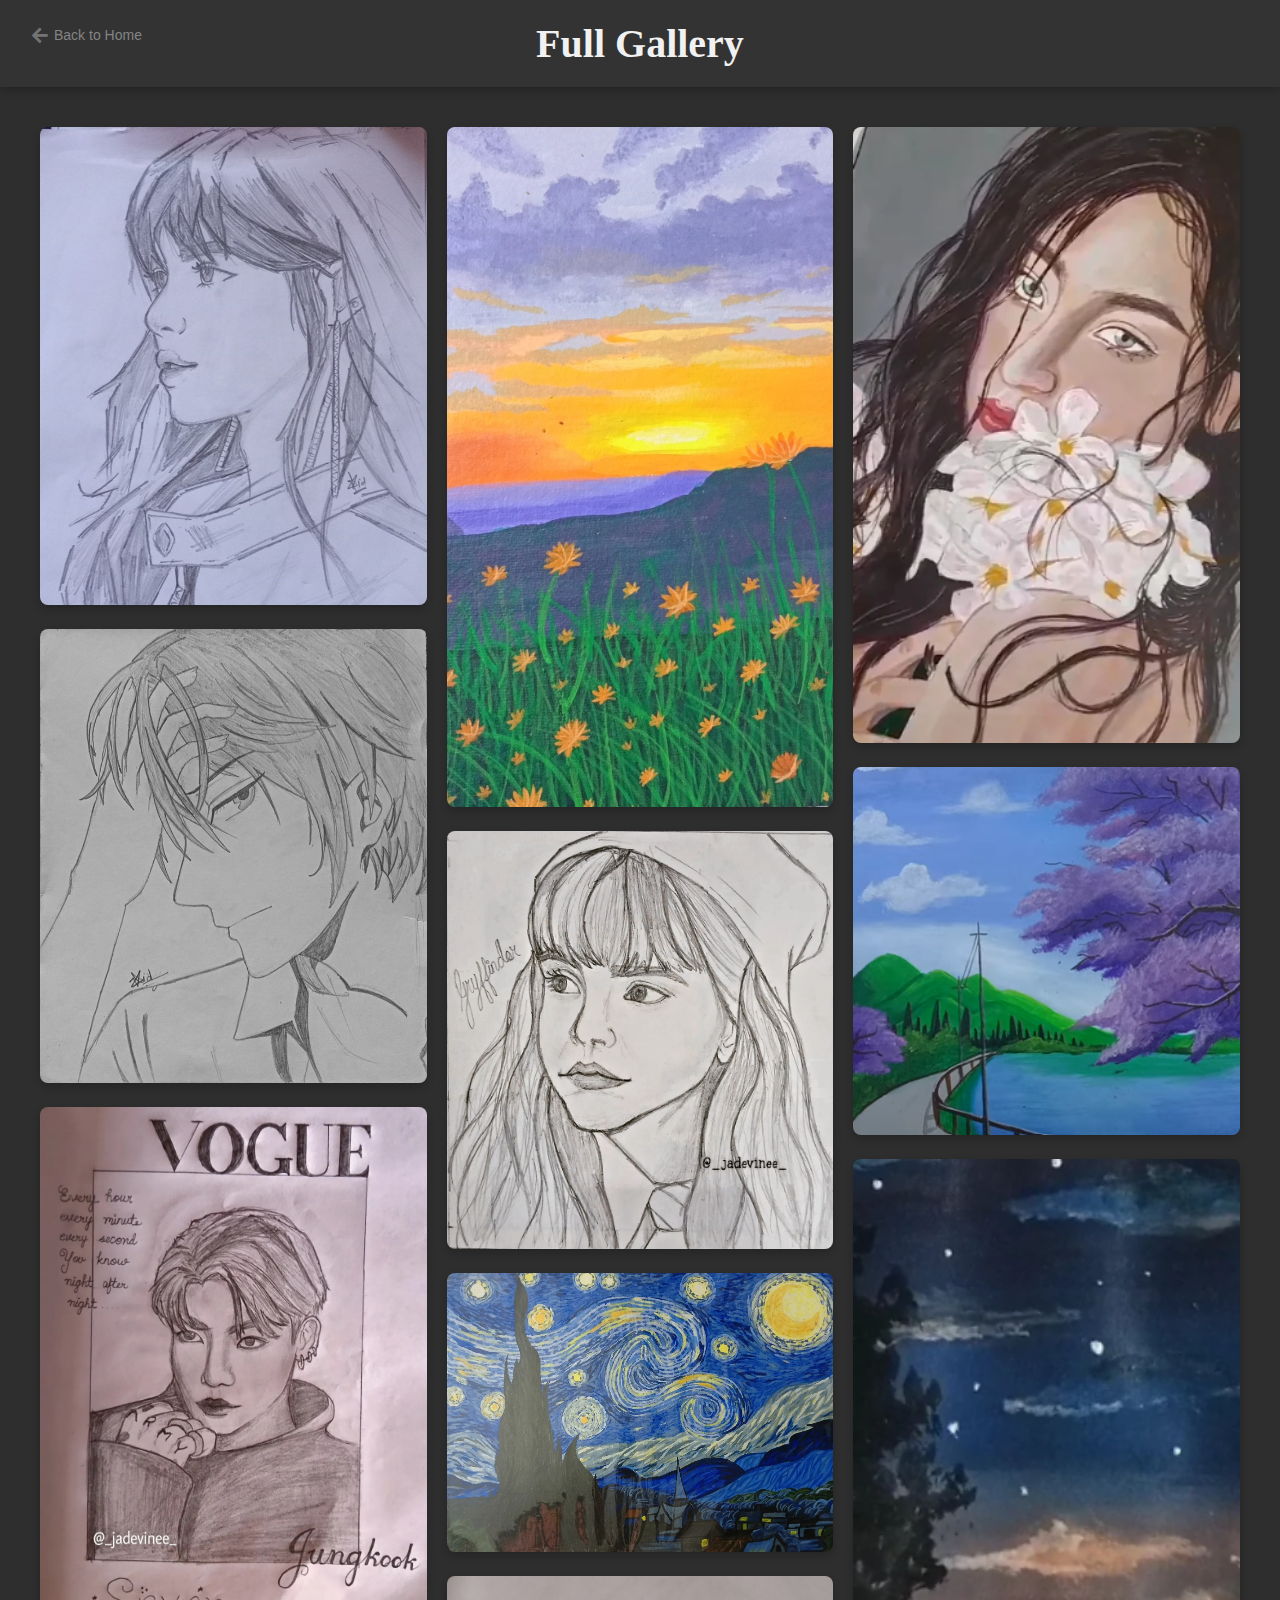
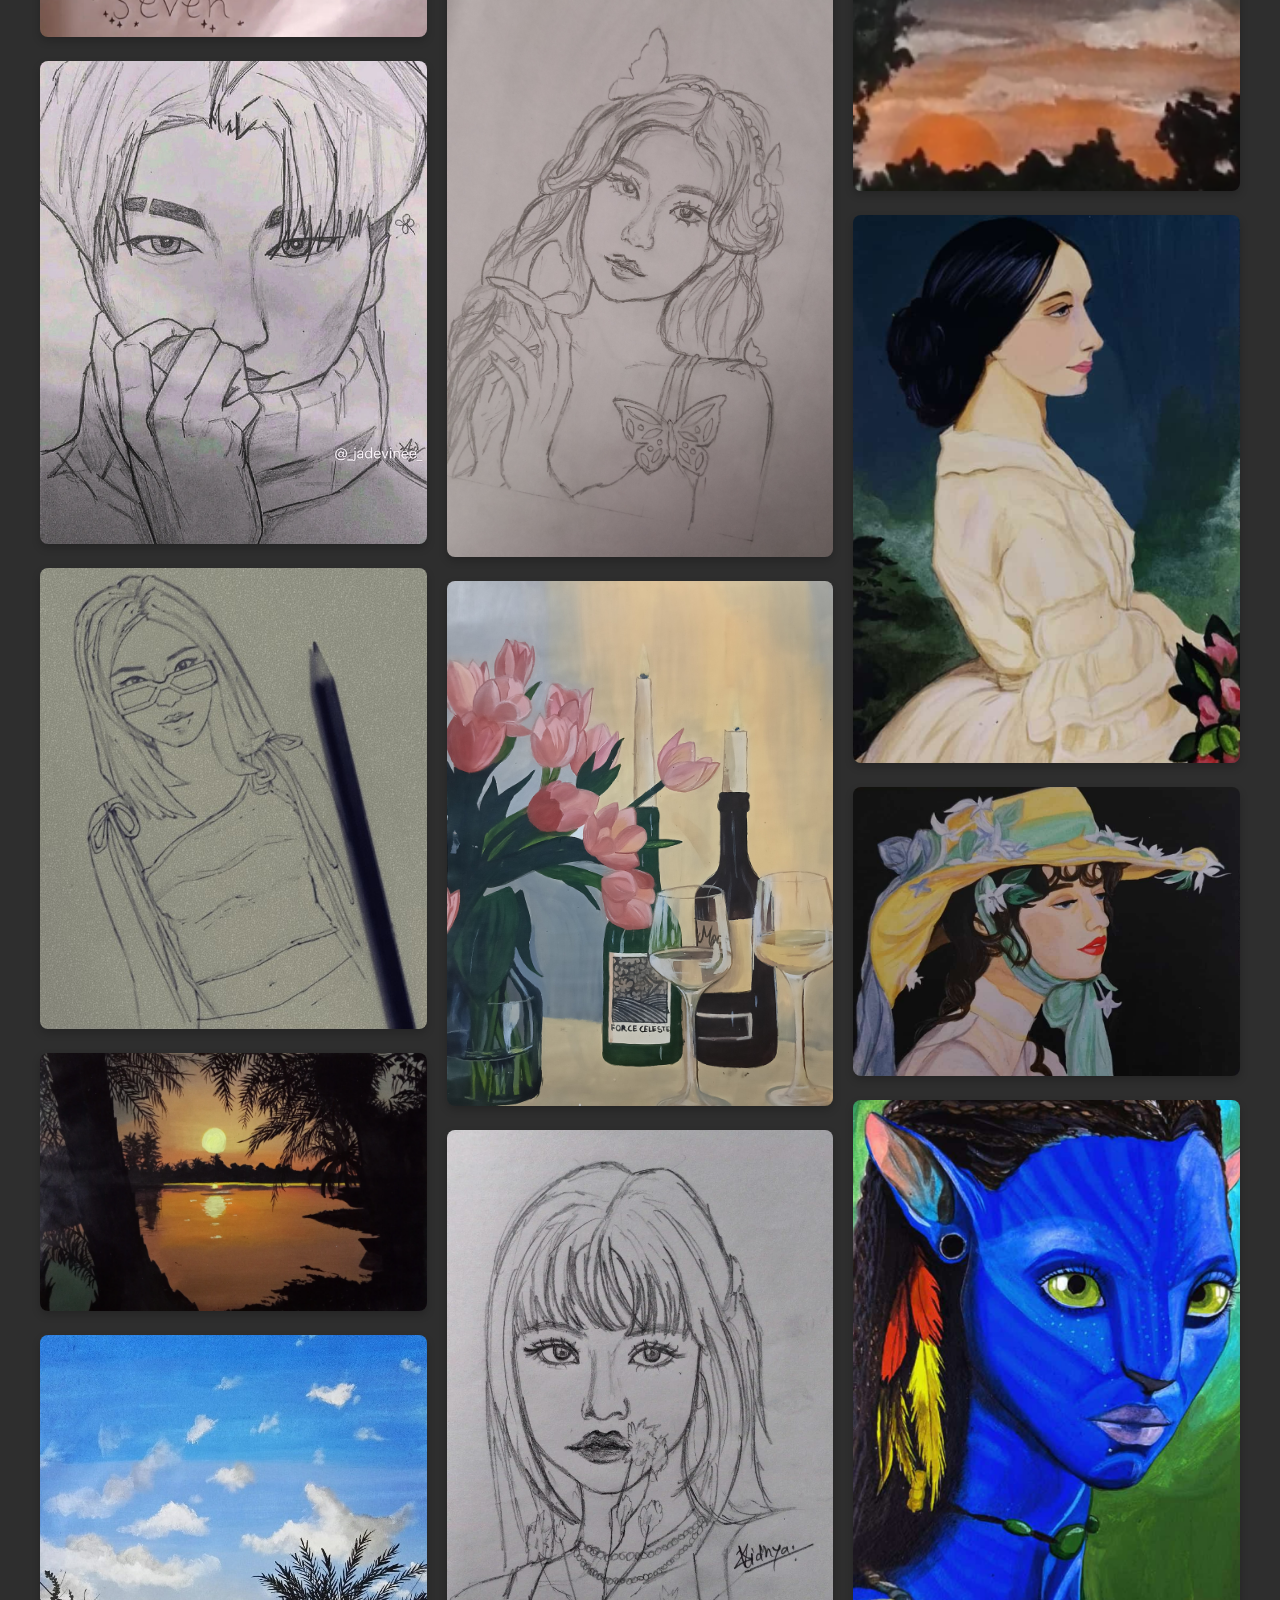
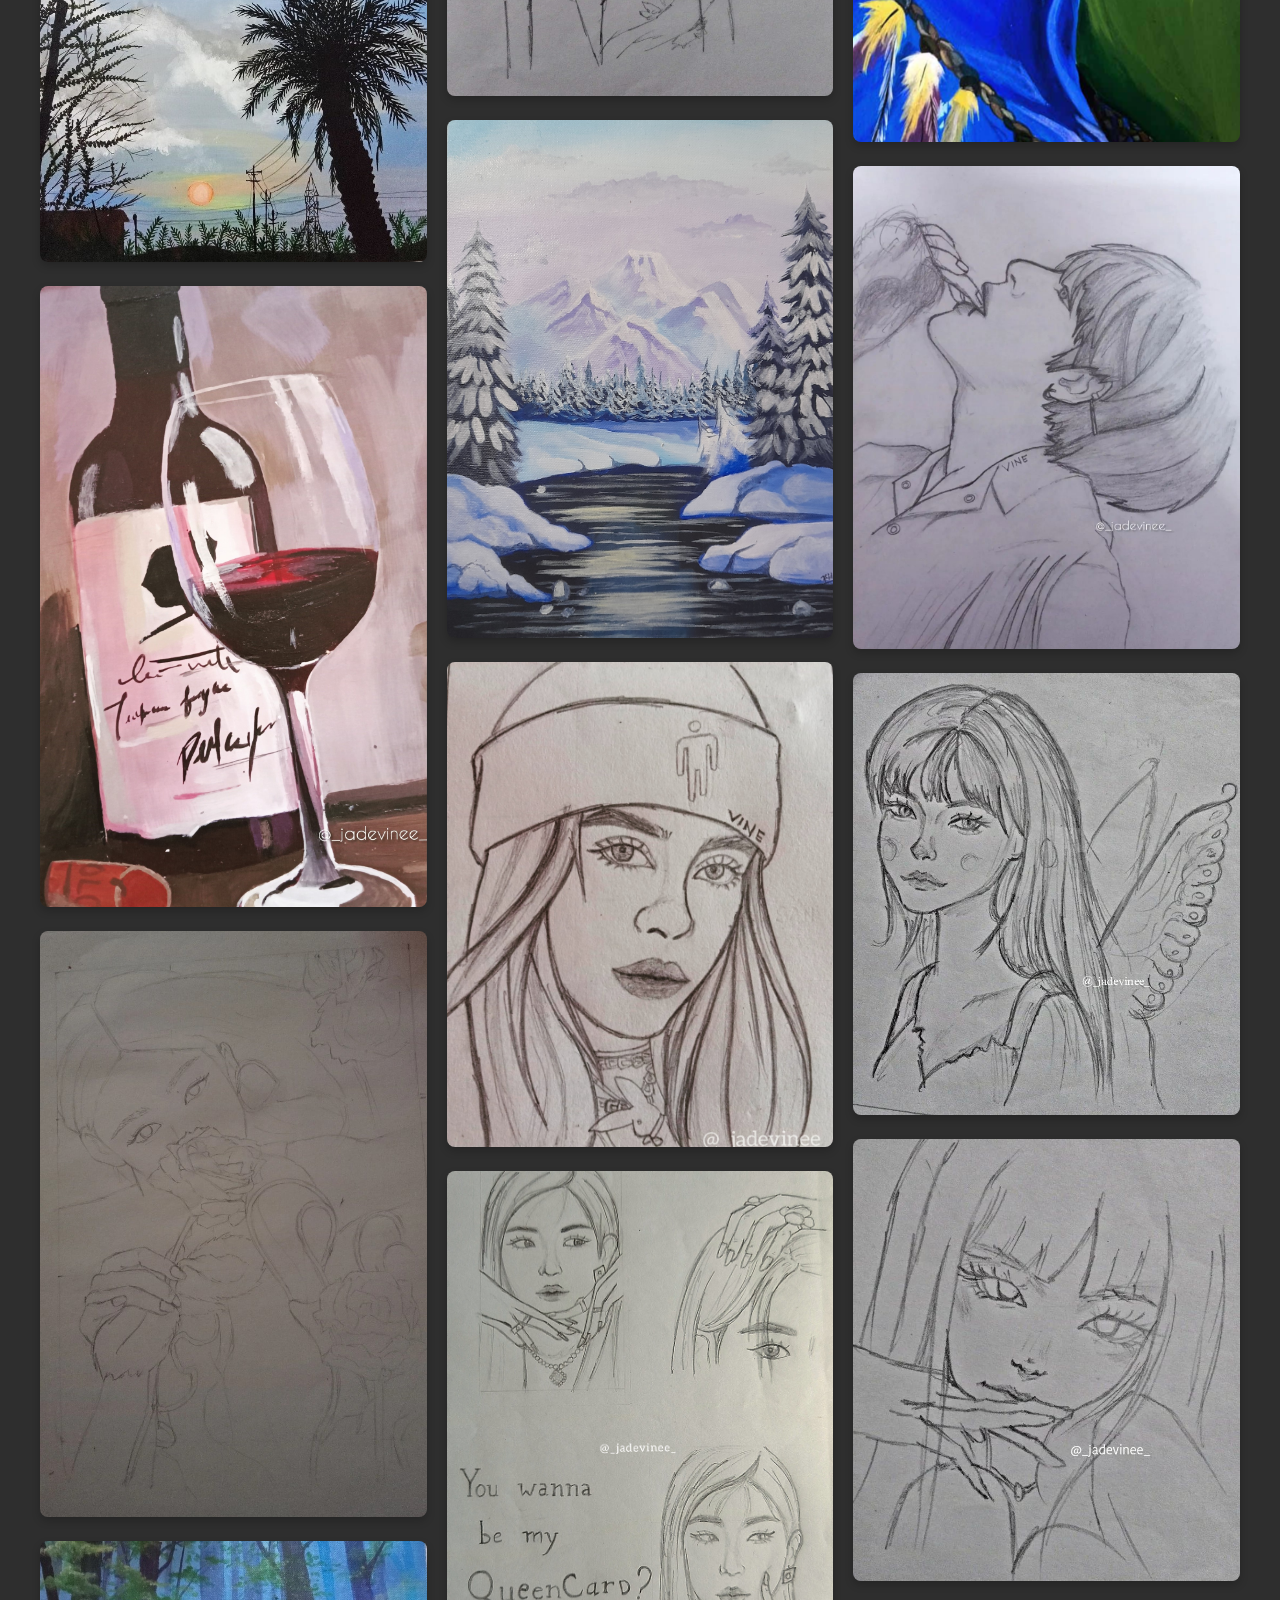
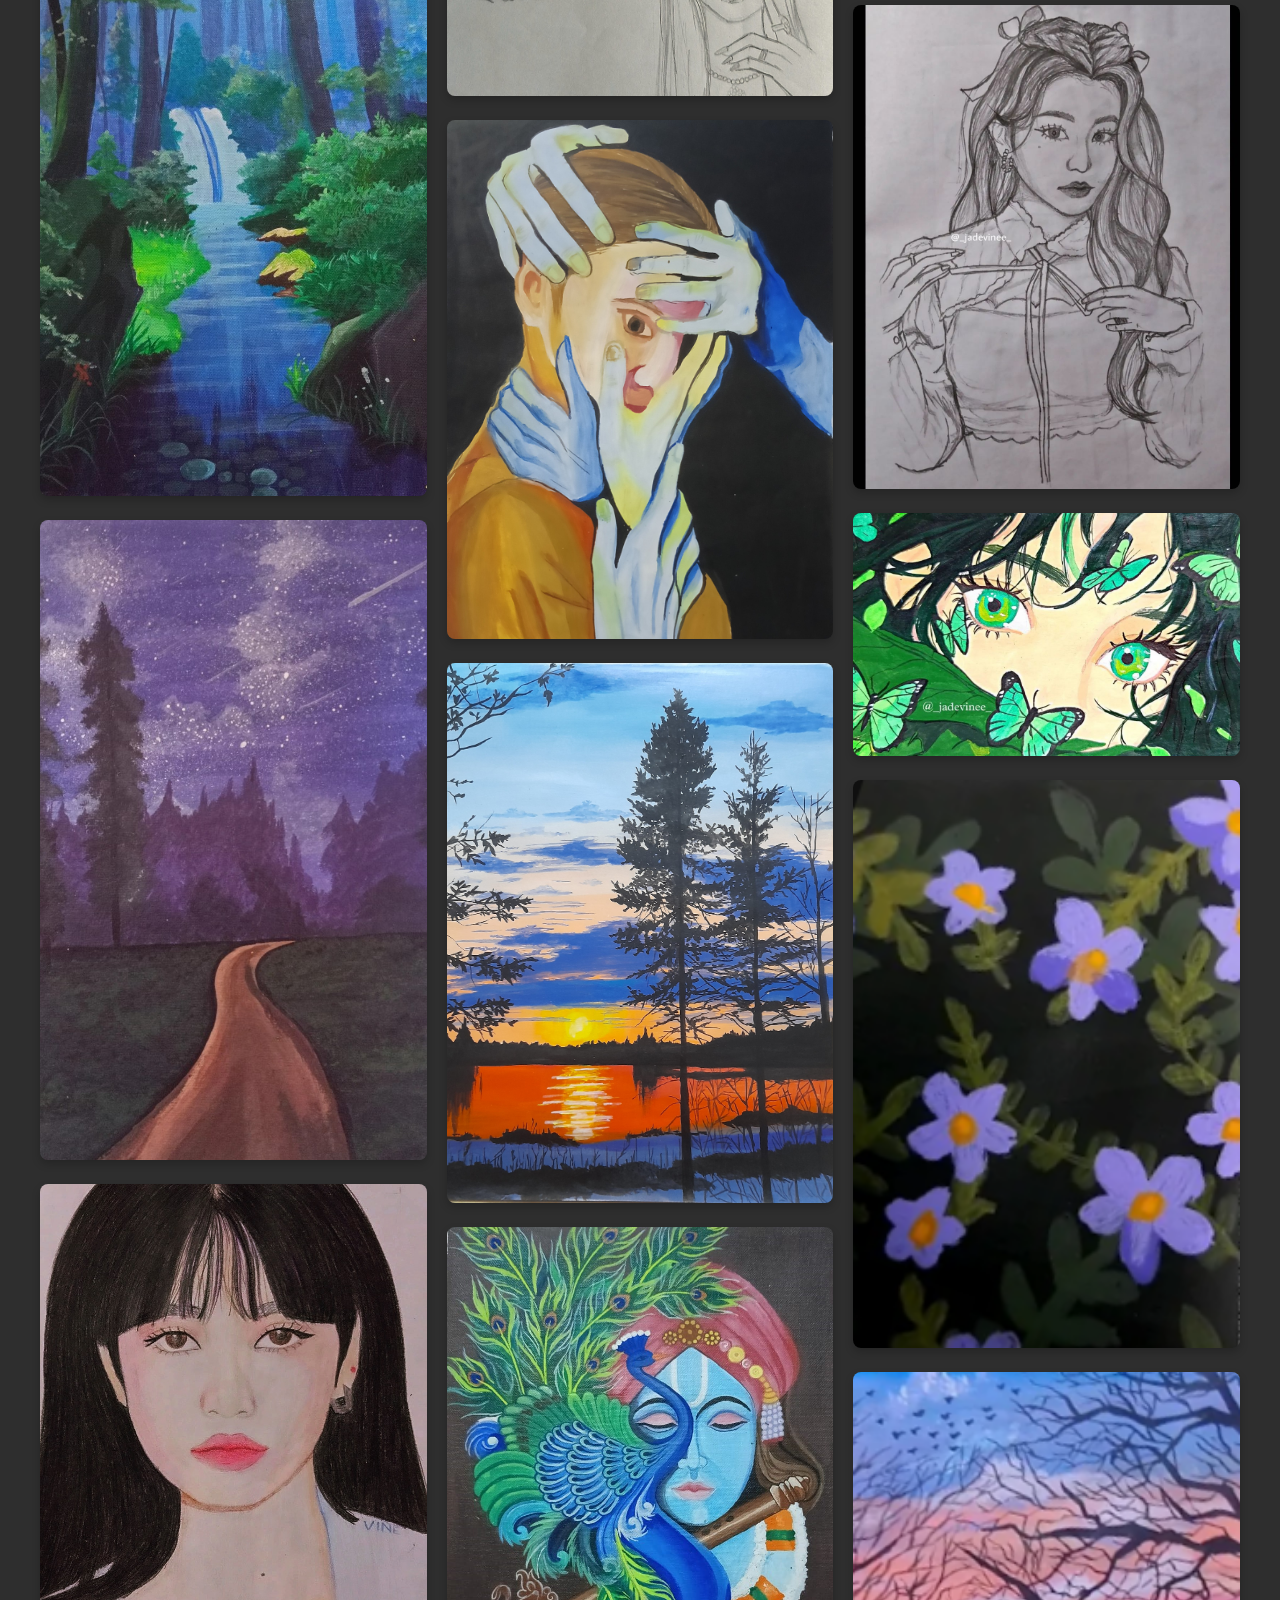
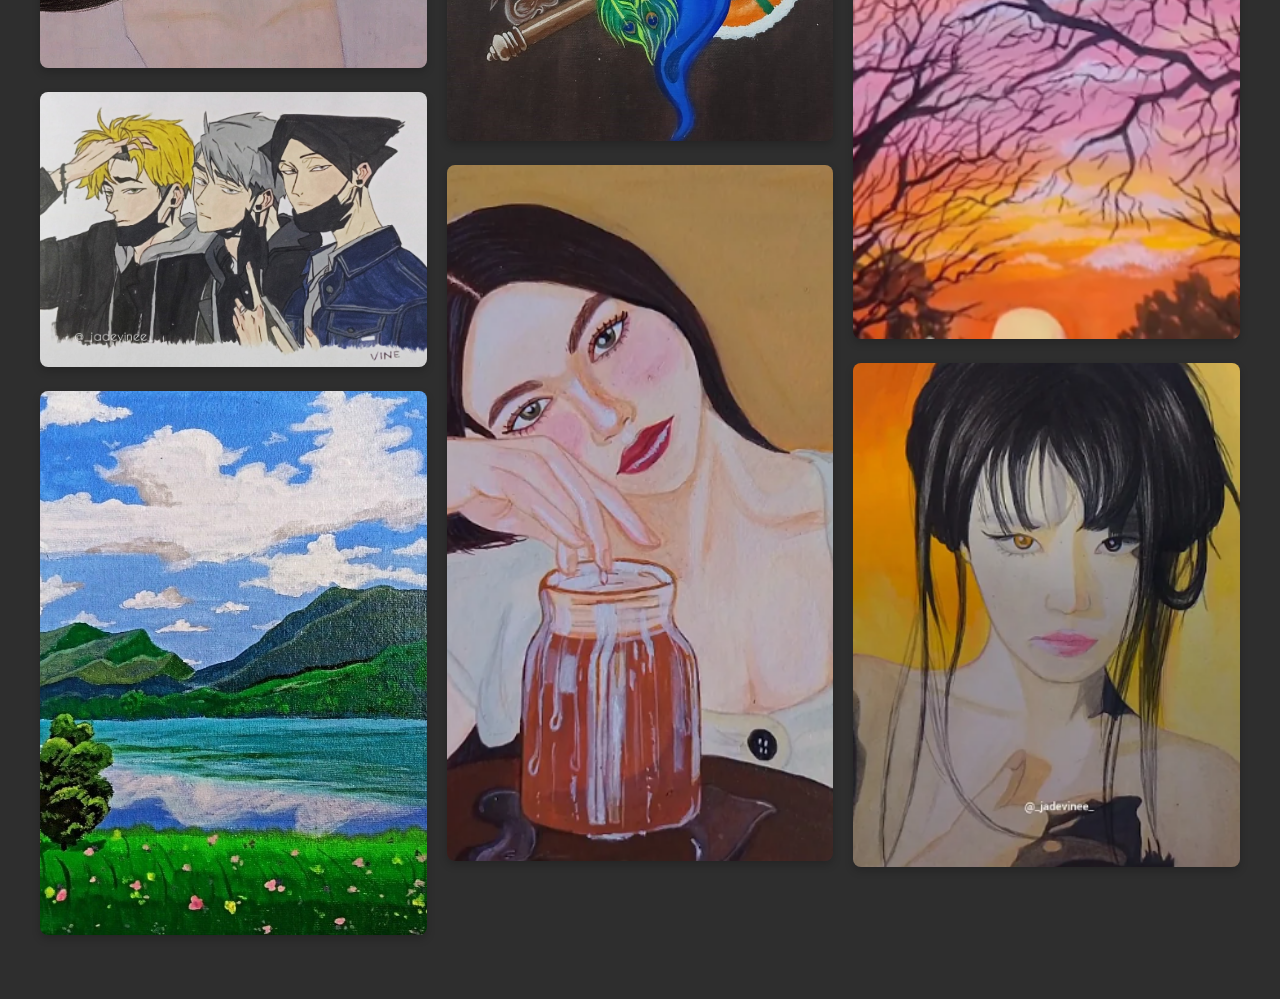
==== commit 321e8b0e: "renamed sketches" ====
--- a/gallery.html
+++ b/gallery.html
@@ -16,51 +16,60 @@
     <section id="full-gallery">
         <div class="grid">
             <!-- Add all the sketches here -->
-            <img src="assets/sketch 1.jpg" alt="Sketch 1">
-            <img src="assets/sketch 2.jpg" alt="Sketch 2">
-            <img src="assets/sketch 3.jpg" alt="Sketch 3">
-            <img src="assets/sketch 4.webp" alt="Sketch 4">
-            <img src="assets/sketch 5.jpg" alt="Sketch 5">
-            <img src="assets/sketch 6.png" alt="Sketch 6">
-            <img src="assets/sketch 7.jpg" alt="Sketch 7">
-            <img src="assets/sketch 8.jpg" alt="Sketch 8">
-            <img src="assets/sketch 9.jpg" alt="Sketch 8">
-            <img src="assets/sketch 10.jpg" alt="Sketch 8">
-            <img src="assets/sketch 11.jpg" alt="Sketch 8">
-            <img src="assets/sketch 12.jpg" alt="Sketch 8">
-            <img src="assets/sketch 13.jpg" alt="Sketch 8">
-            <img src="assets/sketch 14.jpg" alt="Sketch 8">
-            <img src="assets/sketch 15.jpg" alt="Sketch 8">
-            <img src="assets/sketch 16.jpg" alt="Sketch 8">
-            <img src="assets/sketch 17.jpg" alt="Sketch 8">
-            <img src="assets/sketch 18.jpg" alt="Sketch 8">
-            <img src="assets/sketch 19.jpg" alt="Sketch 8">
-            <img src="assets/sketch 20.jpg" alt="Sketch 8">
-            <img src="assets/sketch 21.jpg" alt="Sketch 8">
-            <img src="assets/sketch 22.jpg" alt="Sketch 8">
-            <img src="assets/sketch 23.jpg" alt="Sketch 8">
-            <img src="assets/sketch 24.jpg" alt="Sketch 8">
-            <img src="assets/sketch 25.jpg" alt="Sketch 8">
-            <img src="assets/sketch 26.jpg" alt="Sketch 8">
-            <img src="assets/sketch 27.jpg" alt="Sketch 8">
-            <img src="assets/sketch 28.jpg" alt="Sketch 8">
-            <img src="assets/sketch 29.png" alt="Sketch 8">
-            <img src="assets/sketch 30.png" alt="Sketch 8">
-            <img src="assets/sketch 31.png" alt="Sketch 8">
-            <img src="assets/sketch 32.png" alt="Sketch 8">
-            <img src="assets/sketch 33.png" alt="Sketch 8">
-            <img src="assets/sketch 34.png" alt="Sketch 8">
-            <img src="assets/sketch 35.png" alt="Sketch 8">
-            <img src="assets/sketch 36.jpg" alt="Sketch 8">
-            <img src="assets/sketch 37.jpg" alt="Sketch 8">
-            <img src="assets/sketch 38.jpg" alt="Sketch 8">
-            <img src="assets/sketch 39.jpg" alt="Sketch 8">
-            <img src="assets/sketch 40.jpg" alt="Sketch 8">
-            <img src="assets/sketch 41.png" alt="Sketch 8">
-            <img src="assets/sketch 42.png" alt="Sketch 8">
-            <img src="assets/sketch 43.png" alt="Sketch 8">
+            <img src="assets/sketch 1.jpg" alt="Lisa">
+            <img src="assets/sketch 2.jpg" alt="Anime Boy">
+            <img src="assets/sketch 3.jpg" alt="Jungkook">
+            <img src="assets/sketch 4.webp" alt="Someone from BTS idk">
+            <img src="assets/sketch 5.jpg" alt="girl with glasses">
+            <img src="assets/sketch 6.png" alt="Waterloo Sunset">
+            <img src="assets/sketch 7.jpg" alt="We Saw The Same Sight">
+            <img src="assets/sketch 8.jpg" alt="Red Wine">
+            <img src="assets/sketch 9.jpg" alt="girl with roses">
+            <img src="assets/sketch 10.jpg" alt="Forest River">
+            <img src="assets/sketch 11.jpg" alt="Blue Sky">
+            <img src="assets/sketch 12.jpg" alt="La Lisa">
+            <img src="assets/sketch 13.jpg" alt="Haikyui Friendgroup">
+            <img src="assets/sketch 14.jpg" alt="Flowers by The Lake">
+            <img src="assets/sketch 15.jpg" alt="Yellow">
+            <img src="assets/sketch 16.jpg" alt="Gryffinder">
+            <img src="assets/sketch 17.jpg" alt="Starry Night">
+            <img src="assets/sketch 18.jpg" alt="Viceroy">
+            <img src="assets/sketch 19.jpg" alt="Force Celeste">
+            <img src="assets/sketch 20.jpg" alt="Lisa ig">
+            <img src="assets/sketch 21.jpg" alt="Winter">
+            <img src="assets/sketch 22.jpg" alt="Billie Eilish">
+            <img src="assets/sketch 23.jpg" alt="Queen Card">
+            <img src="assets/sketch 24.jpg" alt="Paint Made Flesh">
+            <img src="assets/sketch 26.jpg" alt="sunset i wanna be there.">
+            <img src="assets/sketch 27.jpg" alt="Krishna">
+            <img src="assets/sketch 29.png" alt="Honey Jar">
+            <img src="assets/sketch 30.png" alt="After Bath">
+            <img src="assets/sketch 31.png" alt="A Purple Tree">
+            <img src="assets/sketch 32.png" alt="Setting again">
+            <img src="assets/sketch 33.png" alt="Carmen Aguado, Duchesse de Montmorency">
+            <img src="assets/sketch 34.png" alt="Lady with Flower Hat">
+            <img src="assets/sketch 35.png" alt="Neytiri">
+            <img src="assets/sketch 36.jpg" alt="Kinda BTS">
+            <img src="assets/sketch 37.jpg" alt="Fly">
+            <img src="assets/sketch 38.jpg" alt="Girl Lookin">
+            <img src="assets/sketch 39.jpg" alt="Some Koreon Girl">
+            <img src="assets/sketch 40.jpg" alt="Green">
+            <img src="assets/sketch 41.png" alt="Wild Flowers of The Sierra">
+            <img src="assets/sketch 42.png" alt="Sunset by The Branches">
+            <img src="assets/sketch 43.png" alt="Sketch 43">
             <!-- Add more sketches as needed -->
         </div>
     </section>
+
+    <div id="imageModal" class="modal">
+        <span class="close">&times;</span>
+        <button id="prevImage" class="nav-button prev">&lt;</button>
+        <img class="modal-content" id="modalImage">
+        <button id="nextImage" class="nav-button next">&gt;</button>
+        <div id="caption"></div>
+    </div>
+    
+    
+    <script src="galleryscripts.js"></script>
 </body>
 </html>--- a/stylesheet/gallery.css
+++ b/stylesheet/gallery.css
@@ -109,3 +109,120 @@
         column-count: 1; /* Single column on small screens */
     }
 }
+
+/* Modal Container */
+.modal {
+    display: none;
+    position: fixed;
+    z-index: 1000;
+    padding-top: 60px;
+    left: 0;
+    top: 0;
+    width: 100%;
+    height: 100%;
+    overflow: auto;
+    background-color: rgba(0, 0, 0, 0.9); /* Darker overlay */
+    animation: fadeIn 0.5s ease; /* Smooth fade-in */
+}
+
+/* Image Styles */
+.modal-content {
+    margin: auto;
+    display: block;
+    max-width: 80%;
+    max-height: 80%;
+    border-radius: 12px;
+    box-shadow: 0 8px 20px rgba(0, 0, 0, 0.5);
+    transition: transform 0.3s ease, box-shadow 0.3s ease; /* Smooth transition */
+}
+
+.modal-content:hover {
+    transform: scale(1.03); /* Slight zoom effect */
+    box-shadow: 0 12px 30px rgba(0, 0, 0, 0.7);
+}
+
+/* Caption Styles */
+#caption {
+    color: #f1f1f1;
+    font-size: 16px;
+    font-family: 'Poppins', sans-serif;
+    text-align: center;
+    margin-top: 10px;
+    animation: slideUp 0.4s ease; /* Subtle slide effect */
+}
+
+/* Navigation Buttons */
+.nav-button {
+    position: absolute;
+    top: 50%;
+    transform: translateY(-50%);
+    background: rgba(255, 255, 255, 0.1); /* Transparent background */
+    color: white;
+    border: 2px solid rgba(255, 255, 255, 0.5);
+    border-radius: 50%;
+    width: 50px;
+    height: 50px;
+    font-size: 18px;
+    display: flex;
+    align-items: center;
+    justify-content: center;
+    cursor: pointer;
+    transition: background 0.3s ease, transform 0.3s ease;
+    box-shadow: 0 4px 12px rgba(0, 0, 0, 0.5); /* Add shadow */
+}
+
+.nav-button:hover {
+    background: rgba(255, 255, 255, 0.2);
+    transform: scale(1.1);
+}
+
+/* Specific Navigation Button Positions */
+.nav-button.prev {
+    left: 30px;
+}
+
+.nav-button.next {
+    right: 30px;
+}
+
+/* Close Button */
+.close {
+    position: absolute;
+    top: 20px;
+    right: 30px;
+    color: white;
+    font-size: 28px;
+    font-family: Arial, sans-serif;
+    font-weight: bold;
+    cursor: pointer;
+    transition: transform 0.3s ease, color 0.3s ease;
+}
+
+.close:hover {
+    transform: scale(1.2);
+    color: #ff4d4d; /* Bright red for hover */
+}
+
+/* Animations */
+@keyframes fadeIn {
+    from {
+        opacity: 0;
+    }
+    to {
+        opacity: 1;
+    }
+}
+
+@keyframes slideUp {
+    from {
+        transform: translateY(20px);
+        opacity: 0;
+    }
+    to {
+        transform: translateY(0);
+        opacity: 1;
+    }
+}
+
+
+
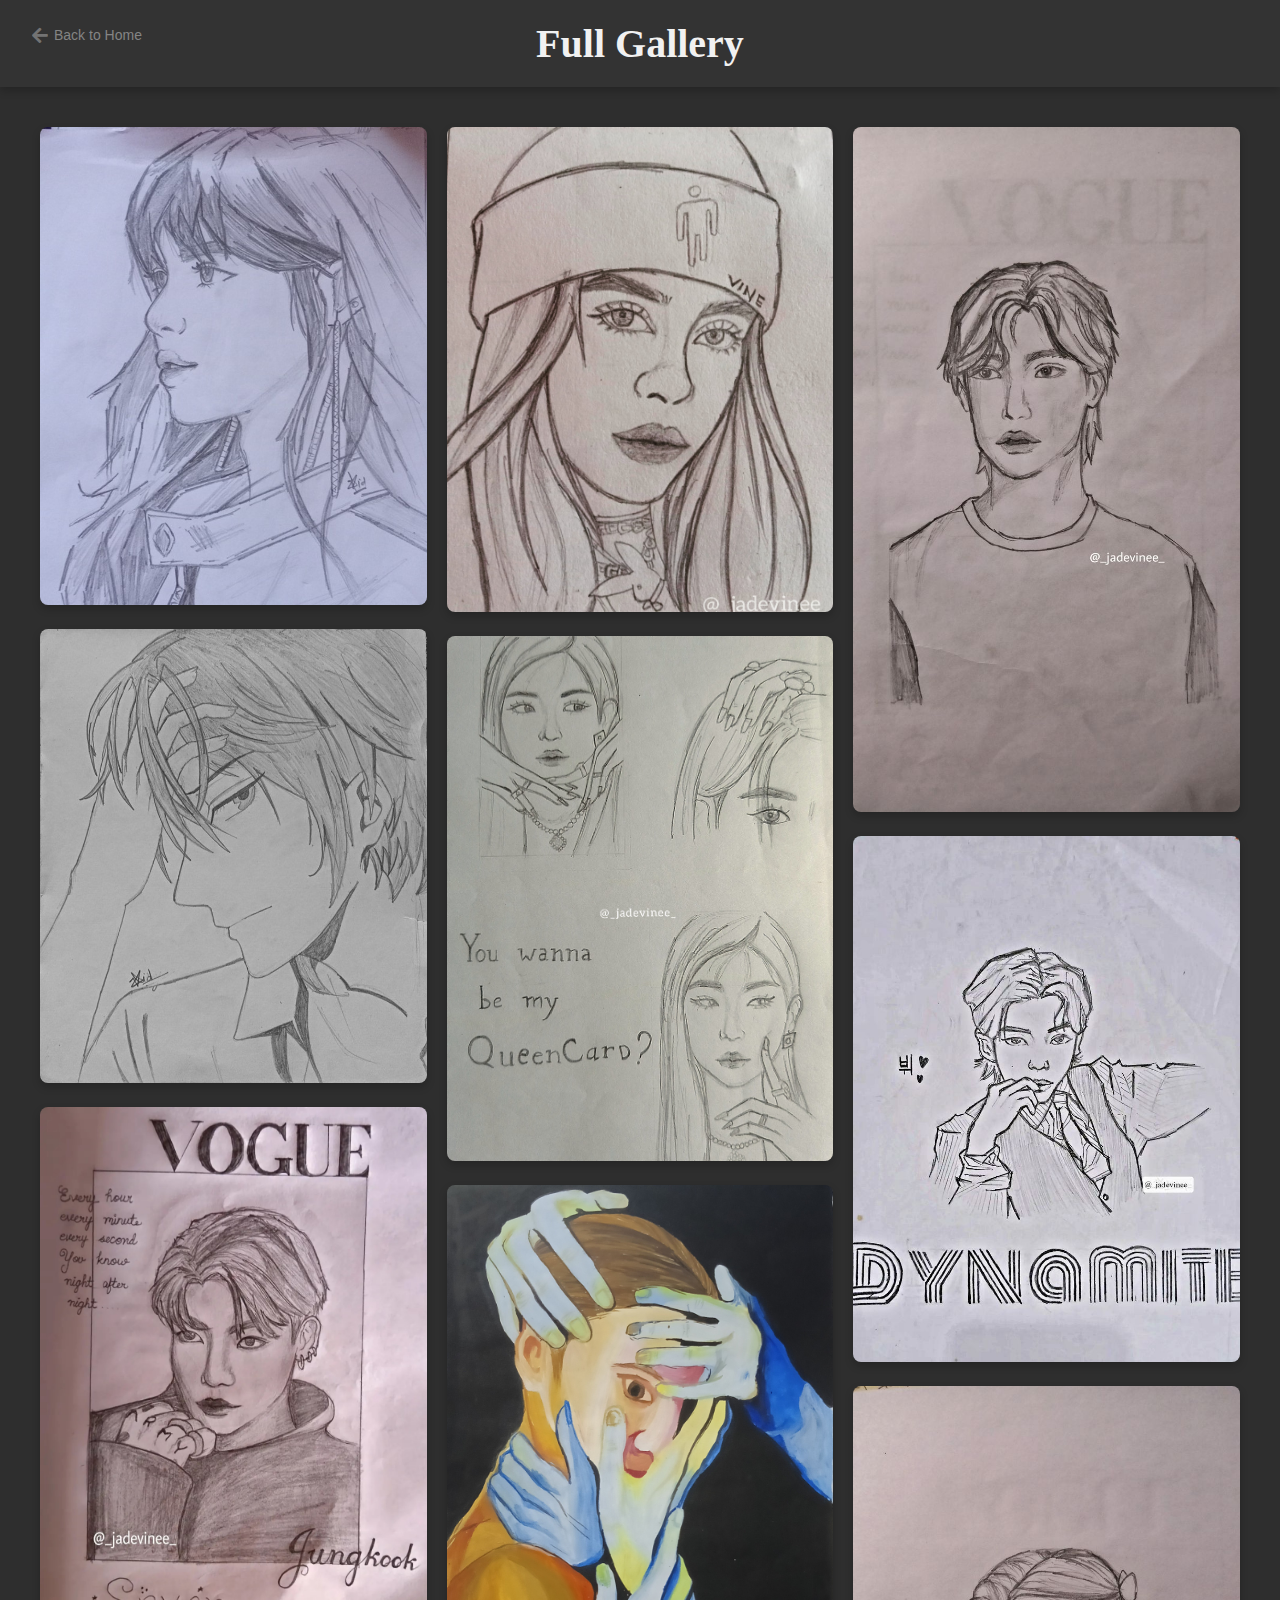
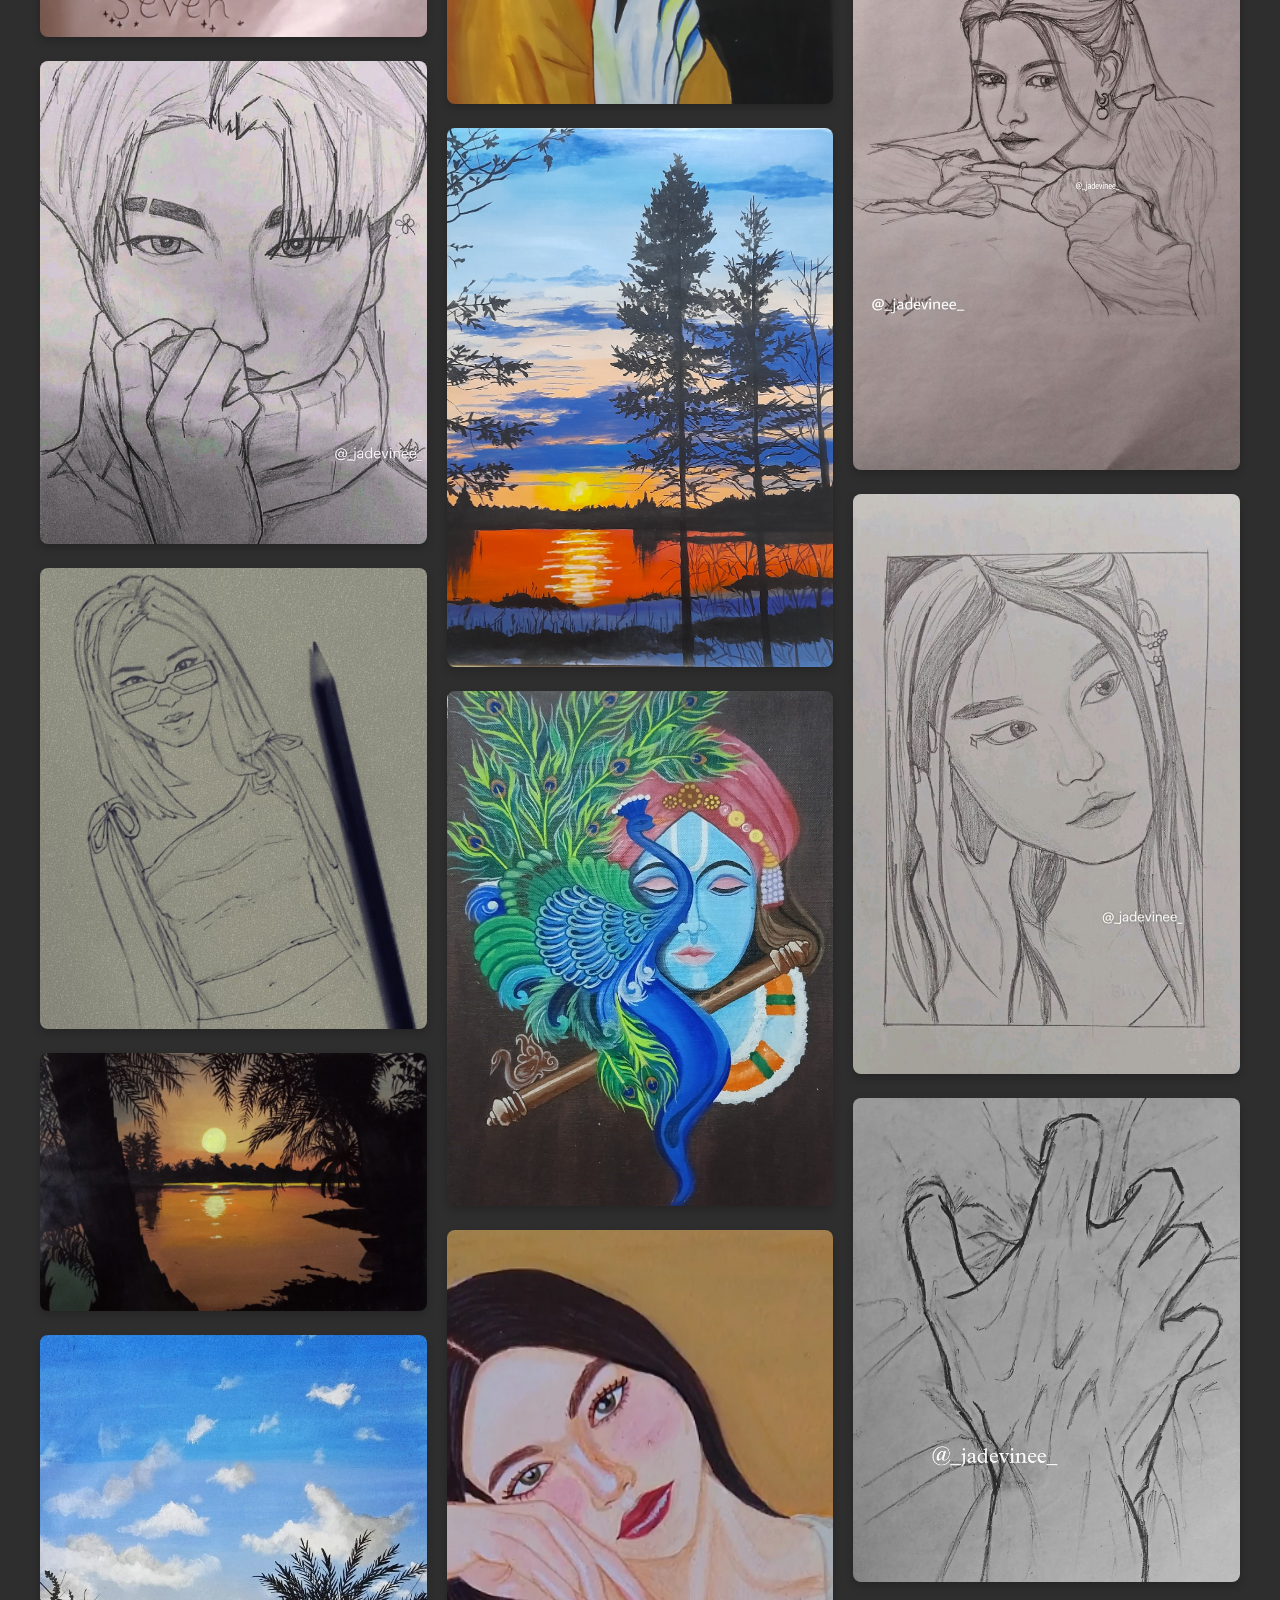
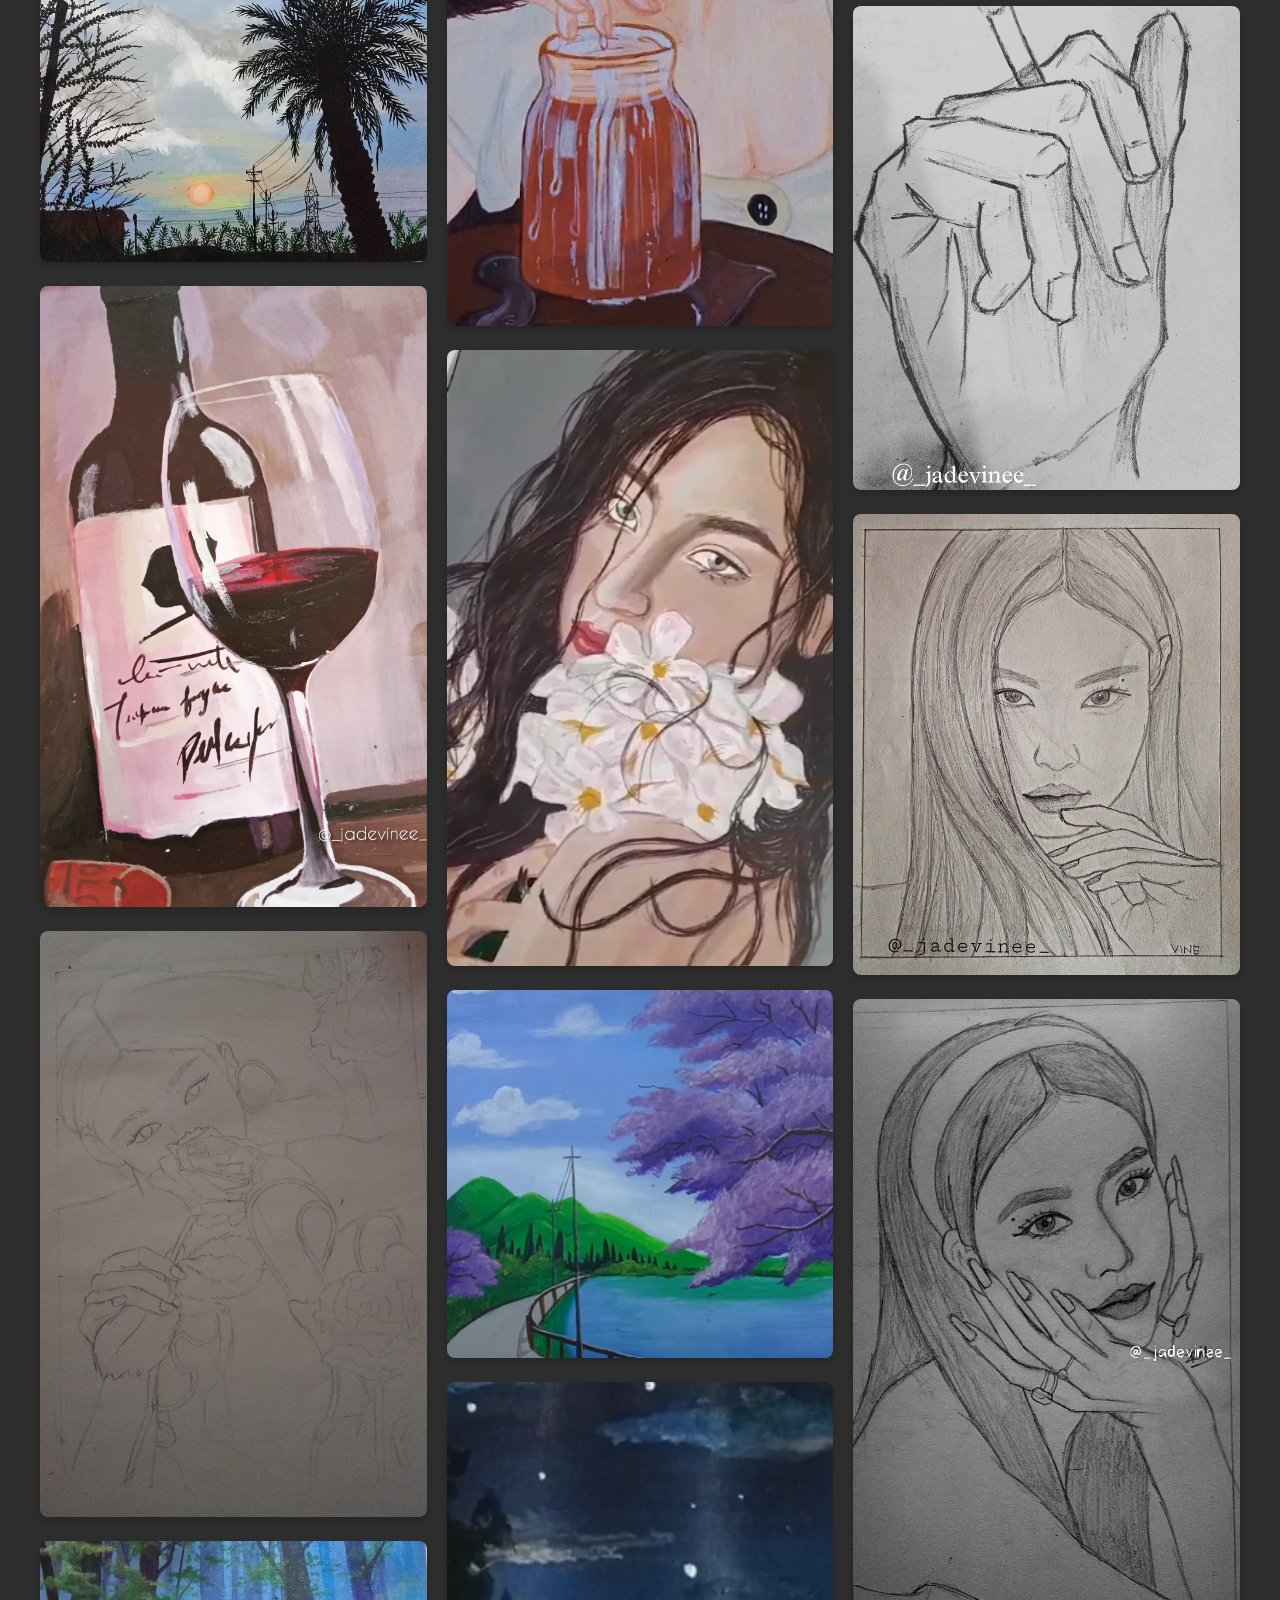
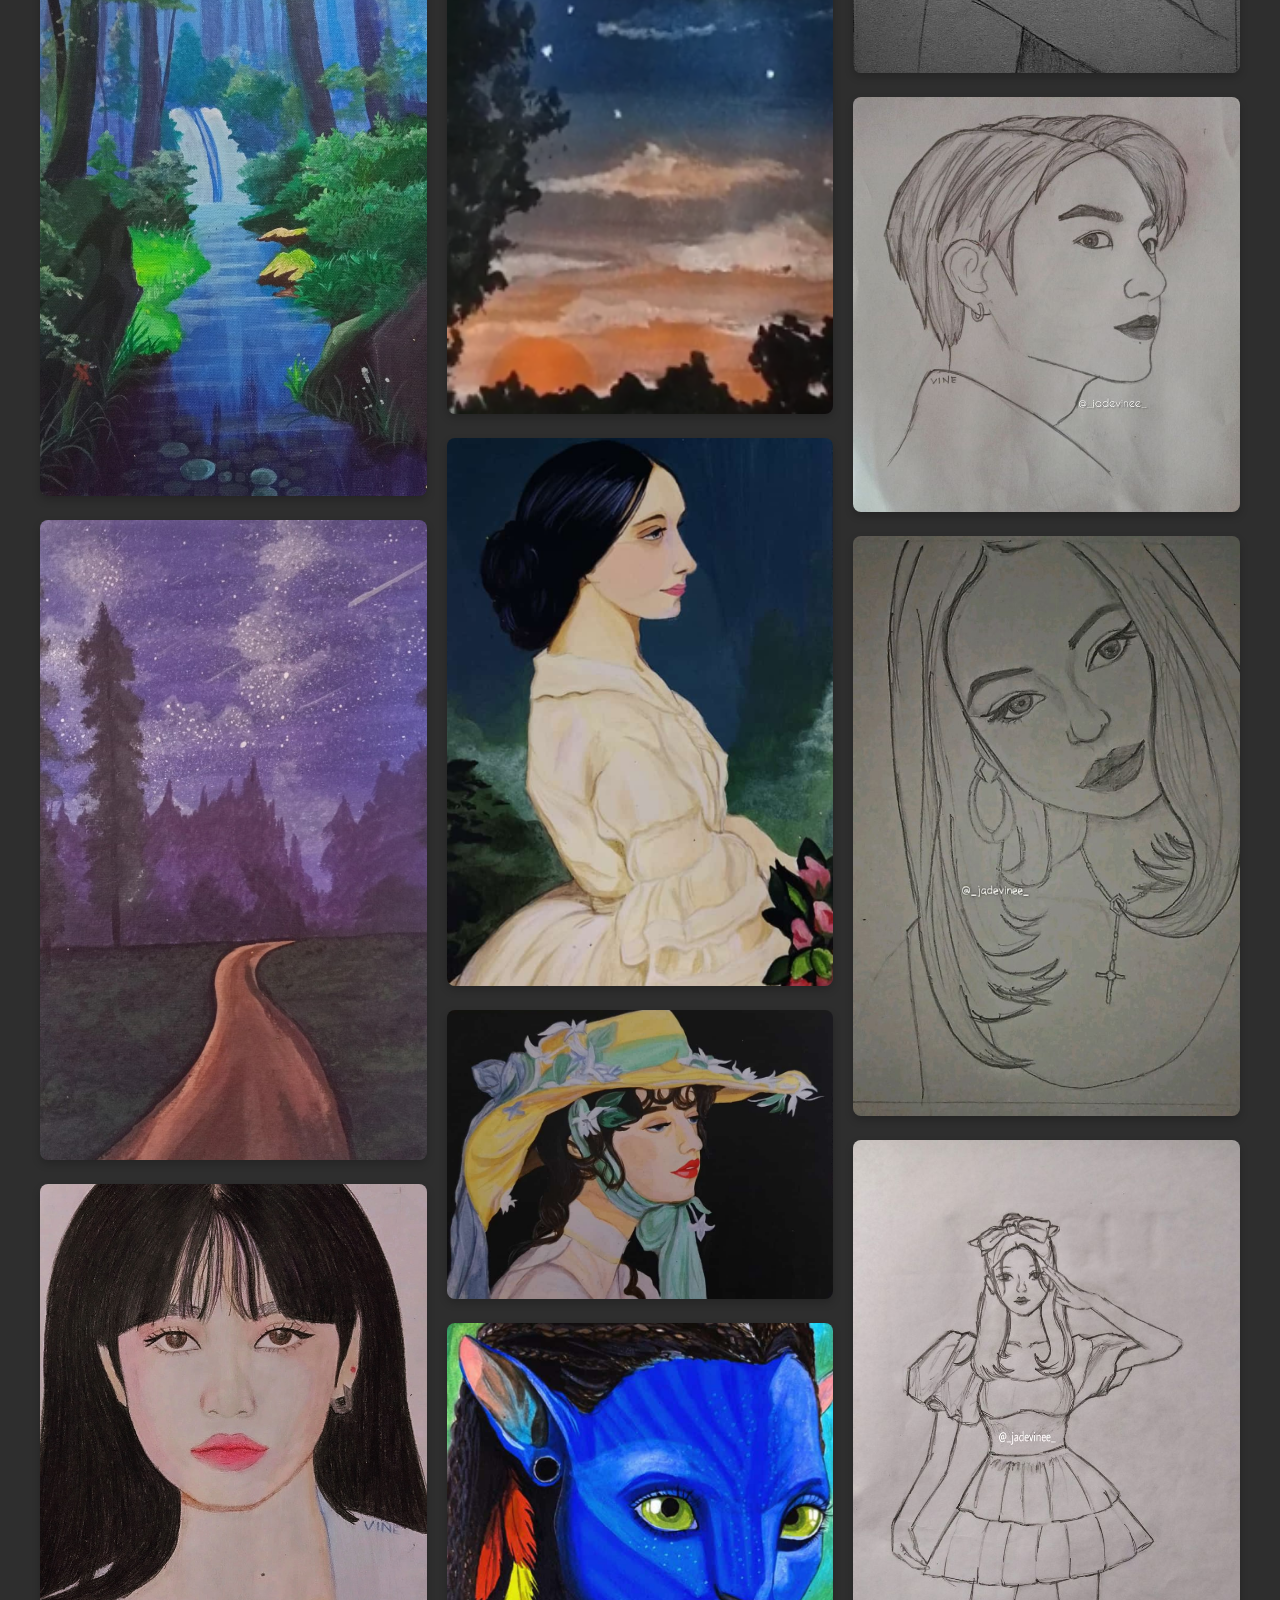
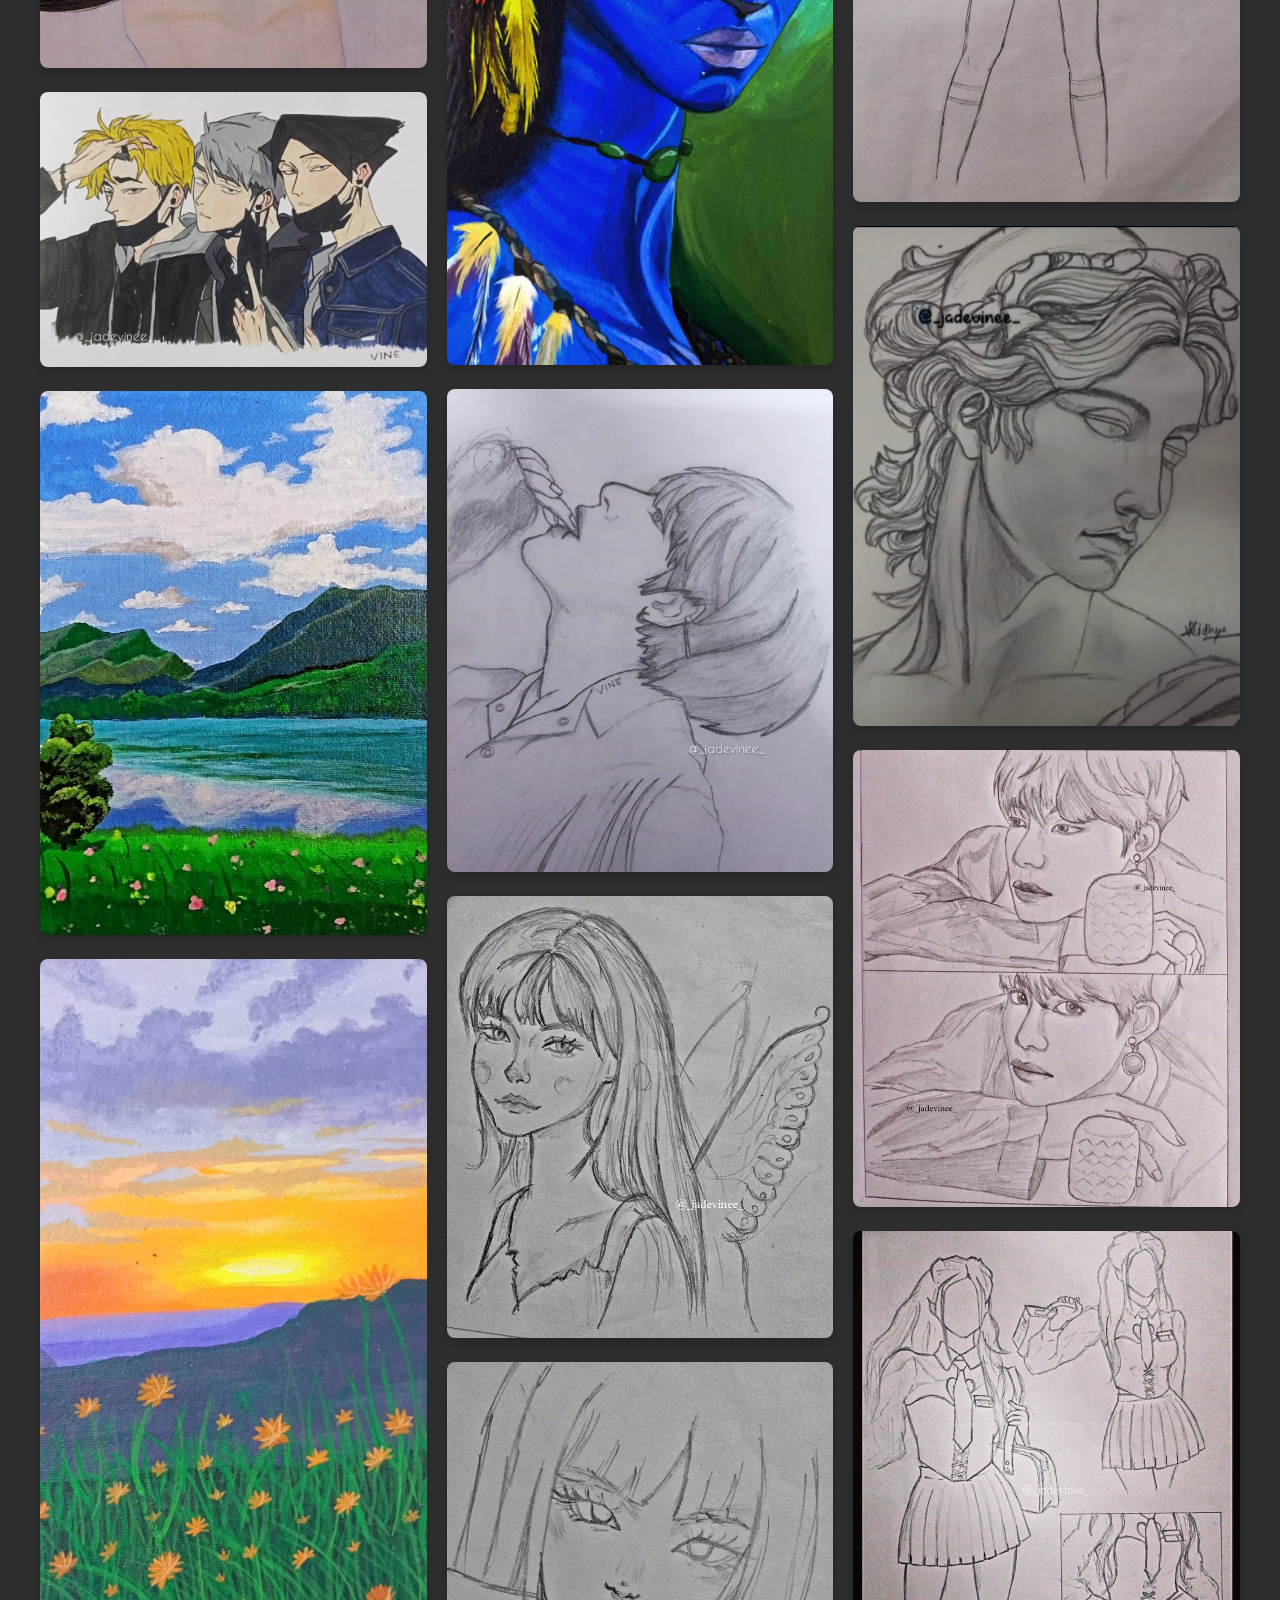
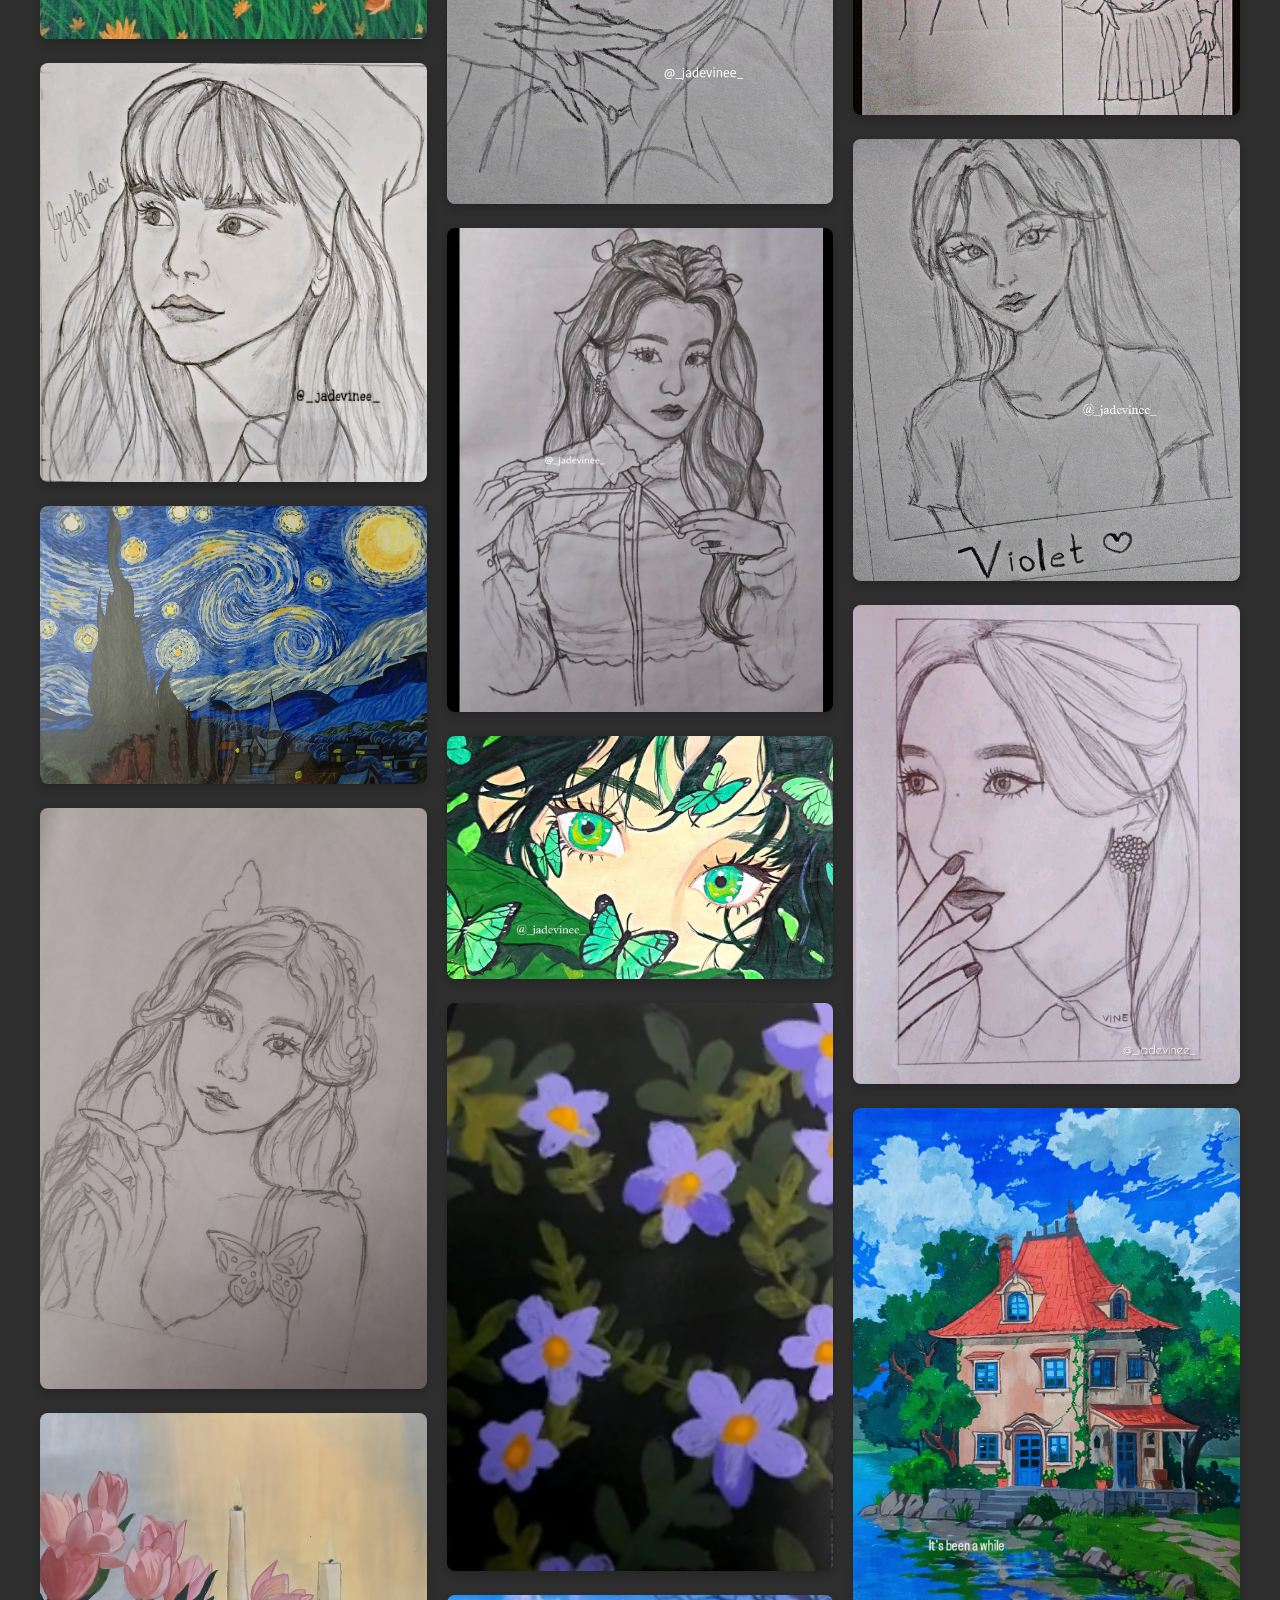
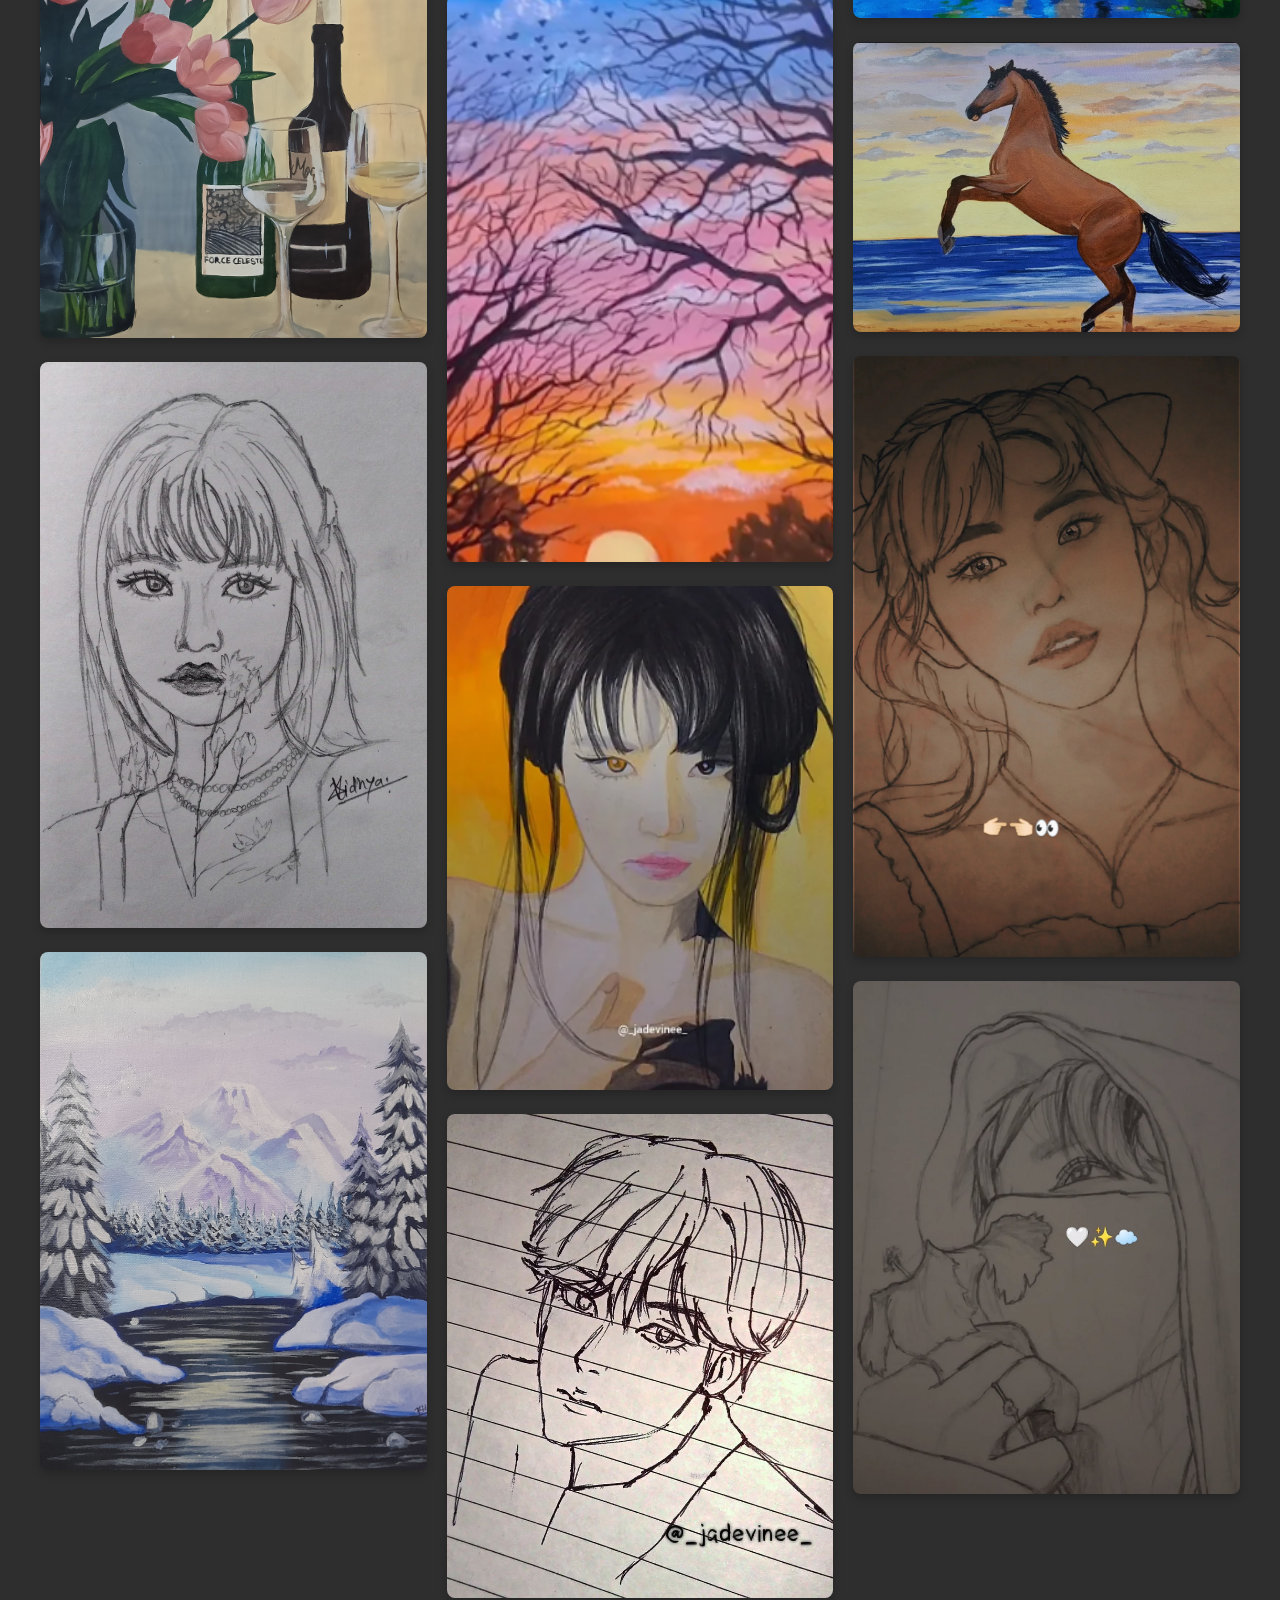
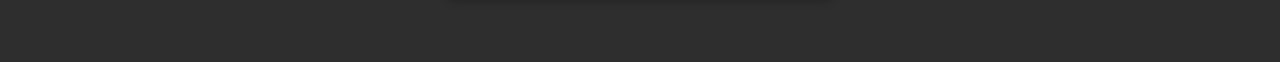
==== commit c7c06ed9: "gallery is complete" ====
--- a/gallery.html
+++ b/gallery.html
@@ -56,7 +56,29 @@
             <img src="assets/sketch 40.jpg" alt="Green">
             <img src="assets/sketch 41.png" alt="Wild Flowers of The Sierra">
             <img src="assets/sketch 42.png" alt="Sunset by The Branches">
-            <img src="assets/sketch 43.png" alt="Sketch 43">
+            <img src="assets/sketch 43.png" alt="Semi Realistic">
+            <img src="assets/sketch 44.jpeg" alt="Anime Boy">
+            <img src="assets/sketch 45.jpeg" alt="Boy Sketch">
+            <img src="assets/sketch 46.jpeg" alt="Dynamite">
+            <img src="assets/sketch 47.jpeg" alt="girl sketch">
+            <img src="assets/sketch 48.jpeg" alt="Haerin Newjeans">
+            <img src="assets/sketch 49.jpeg" alt="Hand Sketch">
+            <img src="assets/sketch 50.jpeg" alt="Hand Sketch Varient">
+            <img src="assets/sketch 51.jpeg" alt="Jennie">
+            <img src="assets/sketch 52.jpeg" alt="Jisoo">
+            <img src="assets/sketch 53.jpeg" alt="jungkook ahh">
+            <img src="assets/sketch 54.jpeg" alt="Maddie">
+            <img src="assets/sketch 55.jpeg" alt="Outfit">
+            <img src="assets/sketch 56.png" alt="Unconventional Art">
+            <img src="assets/sketch 57.jpeg" alt="taehyung">
+            <img src="assets/sketch 58.jpeg" alt="The Dress">
+            <img src="assets/sketch 59.jpeg" alt="Violet">
+            <img src="assets/sketch 60.jpeg" alt="Sketch">
+            <img src="assets/sketch 61.png" alt="Ghibli">
+            <img src="assets/sketch 62.png" alt="Horse By The Sea">
+            <img src="assets/sketch 63.png" alt="Hairs">
+            <img src="assets/sketch 64.png" alt="something">
+
             <!-- Add more sketches as needed -->
         </div>
     </section>
--- a/stylesheet/gallery.css
+++ b/stylesheet/gallery.css
@@ -222,7 +222,4 @@
         transform: translateY(0);
         opacity: 1;
     }
-}
-
-
-
+}